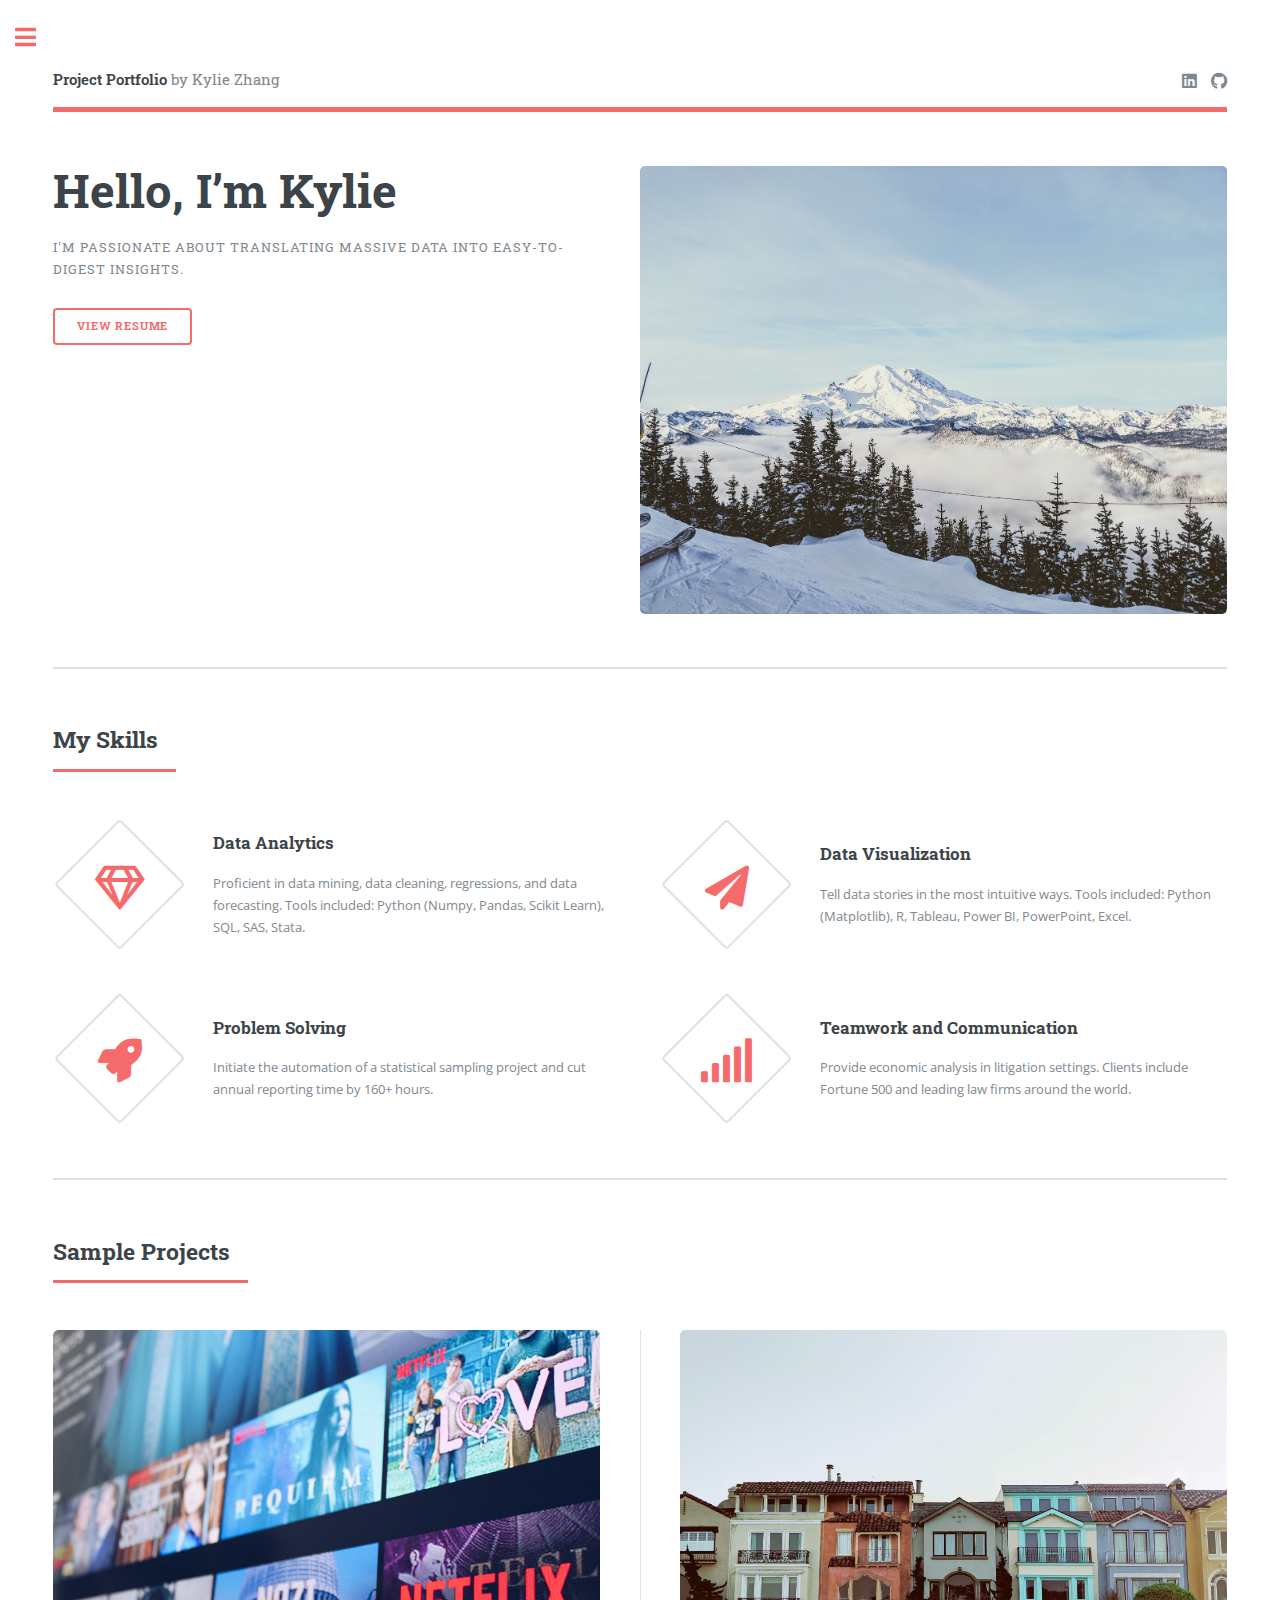
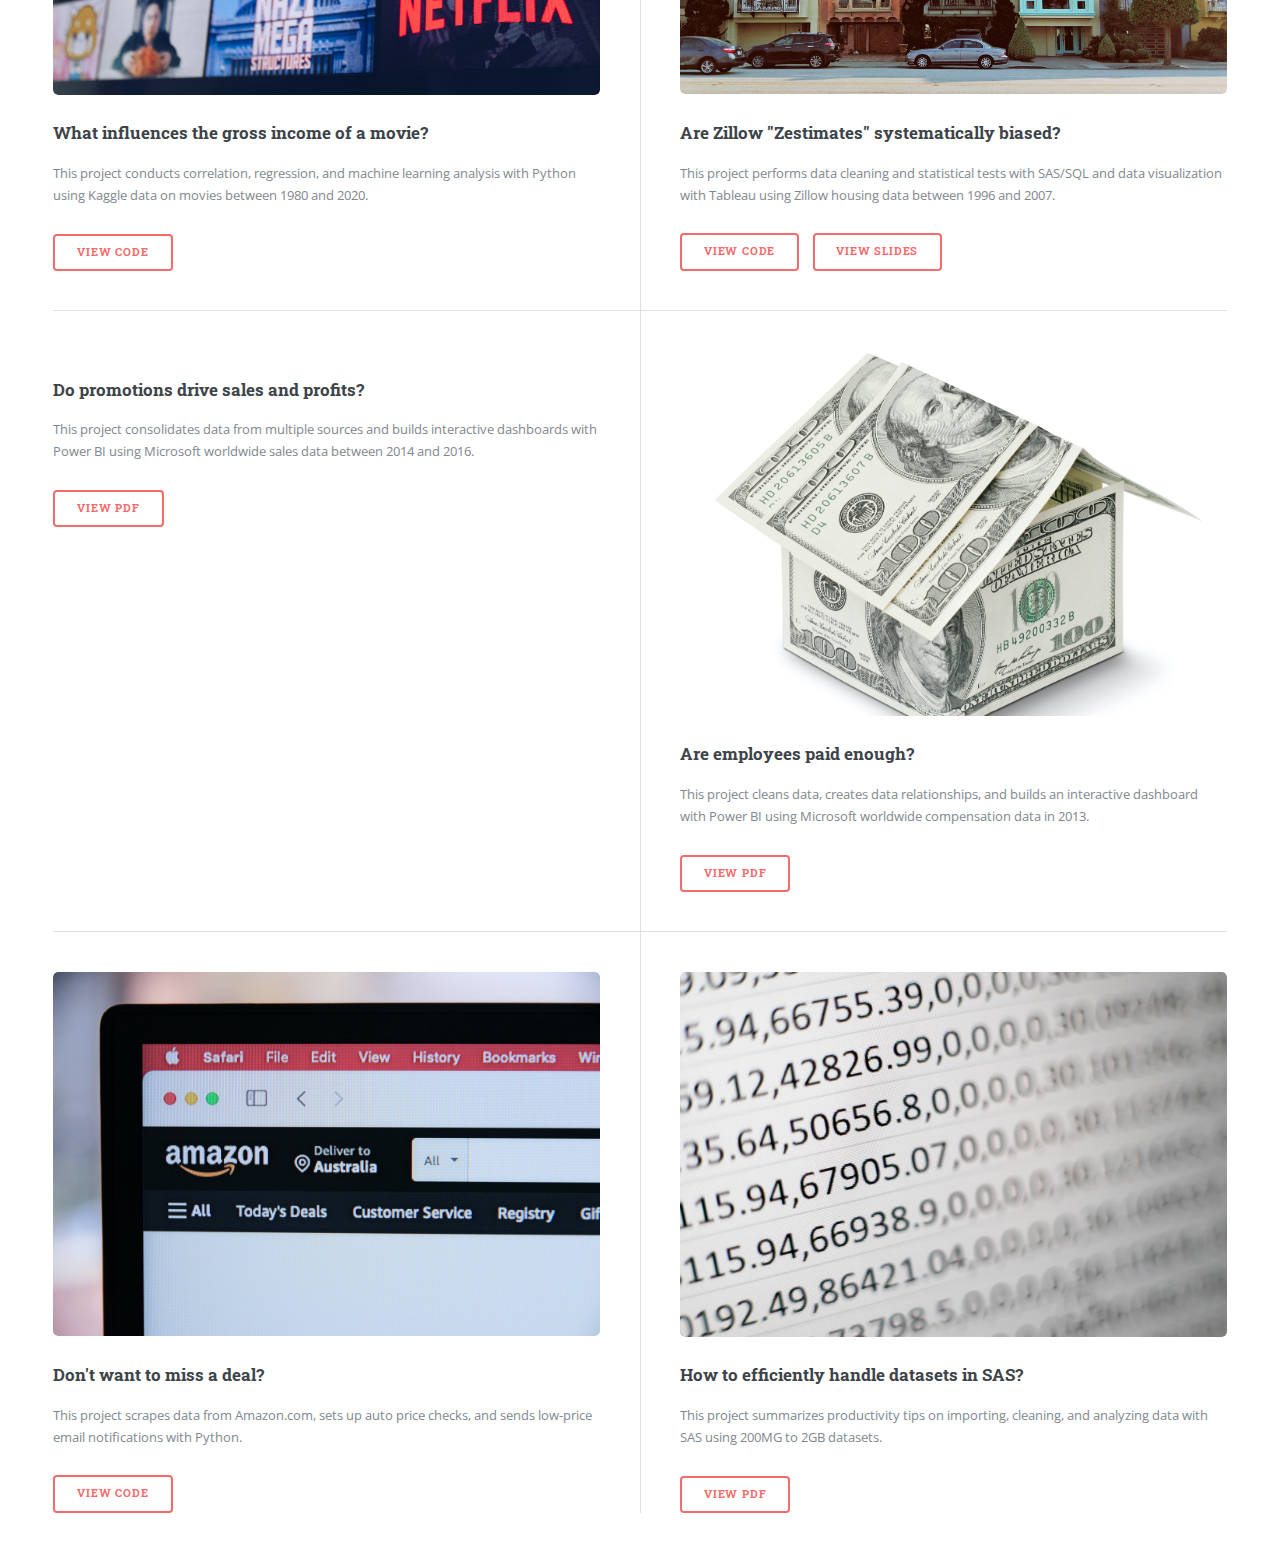
==== index.html @ 0d18a1c3 "Add files via upload" ====
<!DOCTYPE HTML>
<!--
	Editorial by HTML5 UP
	html5up.net | @ajlkn
	Free for personal and commercial use under the CCA 3.0 license (html5up.net/license)
-->
<html>
	<head>
		<title>Kylie Zhang</title>
		<meta charset="utf-8" />
		<meta name="viewport" content="width=device-width, initial-scale=1, user-scalable=no" />
		<link rel="stylesheet" href="assets/css/main.css" />
	</head>
	<body class="is-preload">

		<!-- Wrapper -->
			<div id="wrapper">

				<!-- Main -->
					<div id="main">
						<div class="inner">

							<!-- Header -->
								<header id="header">
									<a href="index.html" class="logo"><strong>Project Portfolio</strong> by Kylie Zhang</a>
									<ul class="icons">
										<li><a href="https://www.linkedin.com/in/kylie-tianyi-zhang/" class="icon brands fa-linkedin"><span class="label">Linkedin</span></span></a></i>
										<li><a href="https://github.com/KylieKind?tab=projects" class="icon brands fa-github"><span class="label">GitHub</span></span></a></i>
										<!-- <li><a href="#" class="icon brands fa-twitter"><span class="label">Twitter</span></a></li>
										<li><a href="#" class="icon brands fa-facebook-f"><span class="label">Facebook</span></a></li>
										<li><a href="#" class="icon brands fa-snapchat-ghost"><span class="label">Snapchat</span></a></li>
										<li><a href="#" class="icon brands fa-instagram"><span class="label">Instagram</span></a></li>
										<li><a href="#" class="icon brands fa-medium-m"><span class="label">Medium</span></a></li> -->
									</ul>
								</header>

							<!-- Banner -->
								<section id="banner">
									<div class="content">
										<header>
											<h1>Hello, I’m Kylie<br />
											</h1>
											<p>I'm passionate about translating massive data into easy-to-digest insights. 
												<!-- Data Analyst well versed in SAS, SQL, Stata, Python, R, Tableau, Power BI, Excel VBA </p> -->
										</header>
										<!-- <p></p> -->
										<ul class="actions">
											<li><a href="/files/KZHANG - Resume PDF version.pdf" class="button big">View Resume</a></li>
										</ul>
									</div>
									<span class="image object">
										<img src="images/PXL_20220205_170922973_2.jpg" alt="" />
									</span>
								</section>

							<!-- Section -->
								<section>
									<header class="major">
										<h2 id="skills">My Skills</h2>
									</header>
									<div class="features">
										<article>
											<span class="icon fa-gem"></span>
											<div class="content">
												<h3>Data Analytics</h3>
												<p>Proficient in data mining, data cleaning, regressions, and data forecasting. Tools included: Python (Numpy, Pandas, Scikit Learn), SQL, SAS, Stata. </p>
											</div>
										</article>
										<article>
											<span class="icon solid fa-paper-plane"></span>
											<div class="content">
												<h3>Data Visualization</h3>
												<p>Tell data stories in the most intuitive ways. Tools included: Python (Matplotlib), R, Tableau, Power BI, PowerPoint, Excel.</p>
											</div>
										</article>
										<article>
											<span class="icon solid fa-rocket"></span>
											<div class="content">
												<h3>Problem Solving</h3>
												<p>Initiate the automation of a statistical sampling project and cut annual reporting time by 160+ hours.</p>
											</div>
										</article>
										<article>
											<span class="icon solid fa-signal"></span>
											<div class="content">
												<h3>Teamwork and Communication</h3>
												<p>Provide economic analysis in litigation settings. Clients include Fortune 500 and leading law firms around the world.</p>
											</div>
										</article>
									</div>
								</section>

							<!-- Section -->
								<section>
									<header class="major">
										<h2 id="proj">Sample Projects</h2>
									</header>
									<div class="posts">
										<article>
											<a id="proj 1" href="#" class="image"><img src="images/41826734792_980babfea8_b.jpg" alt="" /></a>
											<h3>What influences the gross income of a movie?</h3>
											<p>This project conducts correlation, regression, and machine learning analysis with Python using Kaggle data on movies between 1980 and 2020.</p>
											<ul class="actions">
												<li><a href="https://github.com/KylieKind/Sample-Projects/blob/main/Movie%20Project%20-%20Correlation%2C%20Plots%20and%20Regression.ipynb" class="button">View Code</a></li>
											</ul>
										</article>
										<article>
											<a id="proj 2" href="#" class="image"><img src="images/liz-sanchez-vegas-QeHfIIkKiKo-unsplash.jpg" alt="" /></a>
											<h3>Are Zillow "Zestimates" systematically biased?</h3>
											<p>This project performs data cleaning and statistical tests with SAS/SQL and data visualization with Tableau using Zillow housing data between 1996 and 2007.</p>
											<ul class="actions">
												<li><a href="https://github.com/KylieKind/Sample-Projects/blob/main/Housing%20Project%20-%20SAS%20and%20SQL.sas" class="button">View Code</a></li>
												<li><a href="https://github.com/KylieKind/Sample-Projects/blob/main/Housing%20Project%20-%20Tableau%20Excel%20PPT.pdf" class="button">View Slides</a></li>
											</ul>
										</article>
										<article>
											<a id="proj 3" href="#" class="image"><img src="images/eduardo-soares-RTPrTSooj0c-unsplash.jpg" alt="" /></a>
											<h3>Do promotions drive sales and profits?</h3>
											<p>This project consolidates data from multiple sources and builds interactive dashboards with Power BI using Microsoft worldwide sales data between 2014 and 2016.</p>
											<ul class="actions">
												<li><a href="https://github.com/KylieKind/Sample-Projects/blob/main/Promo%20Analysis%20-%20Power%20BI.pdf" class="button">View PDF</a></li>
											</ul>
										</article>
										<article>
											<a id="proj 4" href="#" class="image"><img src="images/kostiantyn-li-1sCXwVoqKAw-unsplash.jpg" alt="" /></a>
											<h3>Are employees paid enough? </h3>
											<p>This project cleans data, creates data relationships, and builds an interactive dashboard with Power BI using Microsoft worldwide compensation data in 2013.</p>
											<ul class="actions">
												<li><a href="https://github.com/KylieKind/Sample-Projects/blob/main/Wage%20Analysis%20-%20Power%20BI.pdf" class="button">View PDF</a></li>
											</ul>
										</article>
										<article>
											<a id="proj 5" href="#" class="image"><img src="images/marques-thomas-querysprout-com-oNPfZozvh-w-unsplash.jpg" alt="" /></a>
											<h3>Don't want to miss a deal? </h3>
											<p>This project scrapes data from Amazon.com, sets up auto price checks, and sends low-price email notifications with Python.</p>
											<ul class="actions">
												<li><a href="https://github.com/KylieKind/Sample-Projects/blob/main/Web%20Scraper%20Project%20-%20Python.ipynb" class="button">View Code</a></li>
											</ul>
										</article>
										<article>
											<a id="proj 6" href="#" class="image"><img src="images/mika-baumeister-Wpnoqo2plFA-unsplash.jpg" alt="" /></a>
											<h3>How to efficiently handle datasets in SAS?</h3>
											<p>This project summarizes productivity tips on importing, cleaning, and analyzing data with SAS using 200MG to 2GB datasets.</p>
											<ul class="actions">
												<li><a href="https://github.com/KylieKind/Sample-Projects/blob/main/Productivity%20Project%20-%20SAS.pdf" class="button">View PDF</a></li>
											</ul>
										</article>
									</div>
								</section>

						</div>
					</div>

				<!-- Sidebar -->
					<div id="sidebar">
						<div class="inner">

							<!-- Search -->
								<!-- <section id="search" class="alt">
									<form method="post" action="#">
										<input type="text" name="query" id="query" placeholder="Search" />
									</form>
								</section> -->

							<!-- Menu -->
								<nav id="menu">
									<header class="major">
										<h2>Menu</h2>
									</header>
									<ul>
										<li><a href="#skills">My Skills</a></li>
										<!-- <li><a href="generic.html">Generic</a></li> -->
										<!-- <li><a href="elements.html">Elements</a></li> -->
										<li>
											<span href="#proj" class="opener">Sample Projects</span>
											<ul>
												<li><a href="#proj 1">What influences the gross of a movie?</a></li>
												<li><a href="#proj 2">Are Zillow "Zestimates" biased?</a></li>
												<li><a href="#proj 3">Do promotions drive sales?</a></li>
												<li><a href="#proj 4">Are employees paid enough?</a></li>
												<li><a href="#proj 5">Don't want to miss a deal?</a></li>
												<li><a href="#proj 6">How to efficiently handle data in SAS?</a></li>
											</ul>
										</li>
										<!-- <li><a href="#">Etiam Dolore</a></li>
										<li><a href="#">Adipiscing</a></li>
										<li>
											<span class="opener">Another Submenu</span>
											<ul>
												<li><a href="#">Lorem Dolor</a></li>
												<li><a href="#">Ipsum Adipiscing</a></li>
												<li><a href="#">Tempus Magna</a></li>
												<li><a href="#">Feugiat Veroeros</a></li>
											</ul>
										</li>
										<li><a href="#">Maximus Erat</a></li>
										<li><a href="#">Sapien Mauris</a></li>
										<li><a href="#">Amet Lacinia</a></li> -->
									</ul>
								</nav>

							<!-- Section -->
								<!-- <section>
									<header class="major">
										<h2>Ante interdum</h2>
									</header>
									<div class="mini-posts">
										<article>
											<a href="#" class="image"><img src="images/pic07.jpg" alt="" /></a>
											<p>Aenean ornare velit lacus, ac varius enim lorem ullamcorper dolore aliquam.</p>
										</article>
										<article>
											<a href="#" class="image"><img src="images/pic08.jpg" alt="" /></a>
											<p>Aenean ornare velit lacus, ac varius enim lorem ullamcorper dolore aliquam.</p>
										</article>
										<article>
											<a href="#" class="image"><img src="images/pic09.jpg" alt="" /></a>
											<p>Aenean ornare velit lacus, ac varius enim lorem ullamcorper dolore aliquam.</p>
										</article>
									</div>
									<ul class="actions">
										<li><a href="#" class="button">More</a></li>
									</ul>
								</section> -->

							<!-- Section -->
								<section>
									<header class="major">
										<h2>Get in touch</h2>
									</header>
									<!-- <p>== one paragraph of intro ==</p> -->
									<ul class="contact">
										<!-- <li class="icon solid fa-envelope"><a href="#">kylie.zty@gmail.com</a></li> -->
										<li class="icon solid fa-envelope">kylie.zty@gmail.com</a></li>
										<li class="icon solid fa-phone">(312) 818-9361</li>
										<!-- <li class="icon solid fa-home">1428 14th Pl NE<br /> -->
										<!-- Issaquah WA, 98029</li> -->
									</ul>
								</section>

							<!-- Footer -->
								<footer id="footer">
									<p class="copyright">&copy; Untitled. All rights reserved. Demo Images: <a href="https://unsplash.com">Unsplash</a>. Design: <a href="https://html5up.net">HTML5 UP</a>.</p>
								</footer>

						</div>
					</div>

			</div>

		<!-- Scripts -->
			<script src="assets/js/jquery.min.js"></script>
			<script src="assets/js/browser.min.js"></script>
			<script src="assets/js/breakpoints.min.js"></script>
			<script src="assets/js/util.js"></script>
			<script src="assets/js/main.js"></script>

	</body>
</html>
---- assets/css/main.css ----
@import url(fontawesome-all.min.css);
@import url("https://fonts.googleapis.com/css?family=Open+Sans:400,600,400italic,600italic|Roboto+Slab:400,700");
/*
	Editorial by HTML5 UP
	html5up.net | @ajlkn
	Free for personal and commercial use under the CCA 3.0 license (html5up.net/license)
*/
html, body, div, span, applet, object,
iframe, h1, h2, h3, h4, h5, h6, p, blockquote,
pre, a, abbr, acronym, address, big, cite,
code, del, dfn, em, img, ins, kbd, q, s, samp,
small, strike, strong, sub, sup, tt, var, b,
u, i, center, dl, dt, dd, ol, ul, li, fieldset,
form, label, legend, table, caption, tbody,
tfoot, thead, tr, th, td, article, aside,
canvas, details, embed, figure, figcaption,
footer, header, hgroup, menu, nav, output, ruby,
section, summary, time, mark, audio, video {
  margin: 0;
  padding: 0;
  border: 0;
  font-size: 100%;
  font: inherit;
  vertical-align: baseline; }

article, aside, details, figcaption, figure,
footer, header, hgroup, menu, nav, section {
  display: block; }

body {
  line-height: 1; }

ol, ul {
  list-style: none; }

blockquote, q {
  quotes: none; }
  blockquote:before, blockquote:after, q:before, q:after {
    content: '';
    content: none; }

table {
  border-collapse: collapse;
  border-spacing: 0; }

body {
  -webkit-text-size-adjust: none; }

mark {
  background-color: transparent;
  color: inherit; }

input::-moz-focus-inner {
  border: 0;
  padding: 0; }

input, select, textarea {
  -moz-appearance: none;
  -webkit-appearance: none;
  -ms-appearance: none;
  appearance: none; }

/* Basic */
@-ms-viewport {
  width: device-width; }

body {
  -ms-overflow-style: scrollbar; }

@media screen and (max-width: 480px) {
  html, body {
    min-width: 320px; } }

html {
  box-sizing: border-box; }

*, *:before, *:after {
  box-sizing: inherit; }

body {
  background: #ffffff; }
  body.is-preload *, body.is-preload *:before, body.is-preload *:after, body.is-resizing *, body.is-resizing *:before, body.is-resizing *:after {
    -moz-animation: none !important;
    -webkit-animation: none !important;
    -ms-animation: none !important;
    animation: none !important;
    -moz-transition: none !important;
    -webkit-transition: none !important;
    -ms-transition: none !important;
    transition: none !important; }

/* Type */
body, input, select, textarea {
  color: #7f888f;
  font-family: "Open Sans", sans-serif;
  font-size: 13pt;
  font-weight: 400;
  line-height: 1.65; }
  @media screen and (max-width: 1680px) {
    body, input, select, textarea {
      font-size: 11pt; } }
  @media screen and (max-width: 1280px) {
    body, input, select, textarea {
      font-size: 10pt; } }
  @media screen and (max-width: 360px) {
    body, input, select, textarea {
      font-size: 9pt; } }

a {
  -moz-transition: color 0.2s ease-in-out, border-bottom-color 0.2s ease-in-out;
  -webkit-transition: color 0.2s ease-in-out, border-bottom-color 0.2s ease-in-out;
  -ms-transition: color 0.2s ease-in-out, border-bottom-color 0.2s ease-in-out;
  transition: color 0.2s ease-in-out, border-bottom-color 0.2s ease-in-out;
  border-bottom: dotted 1px;
  color: #f56a6a;
  text-decoration: none; }
  a:hover {
    border-bottom-color: #f56a6a;
    color: #f56a6a !important; }
    a:hover strong {
      color: inherit; }

strong, b {
  color: #3d4449;
  font-weight: 600; }

em, i {
  font-style: italic; }

p {
  margin: 0 0 2em 0; }

h1, h2, h3, h4, h5, h6 {
  color: #3d4449;
  font-family: "Roboto Slab", serif;
  font-weight: 700;
  line-height: 1.5;
  margin: 0 0 1em 0; }
  h1 a, h2 a, h3 a, h4 a, h5 a, h6 a {
    color: inherit;
    text-decoration: none;
    border-bottom: 0; }

h1 {
  font-size: 4em;
  margin: 0 0 0.5em 0;
  line-height: 1.3; }

h2 {
  font-size: 1.75em; }

h3 {
  font-size: 1.25em; }

h4 {
  font-size: 1.1em; }

h5 {
  font-size: 0.9em; }

h6 {
  font-size: 0.7em; }

@media screen and (max-width: 1680px) {
  h1 {
    font-size: 3.5em; } }

@media screen and (max-width: 980px) {
  h1 {
    font-size: 3.25em; } }

@media screen and (max-width: 736px) {
  h1 {
    font-size: 2em;
    line-height: 1.4; }
  h2 {
    font-size: 1.5em; } }

sub {
  font-size: 0.8em;
  position: relative;
  top: 0.5em; }

sup {
  font-size: 0.8em;
  position: relative;
  top: -0.5em; }

blockquote {
  border-left: solid 3px rgba(210, 215, 217, 0.75);
  font-style: italic;
  margin: 0 0 2em 0;
  padding: 0.5em 0 0.5em 2em; }

code {
  background: rgba(230, 235, 237, 0.25);
  border-radius: 0.375em;
  border: solid 1px rgba(210, 215, 217, 0.75);
  font-family: "Courier New", monospace;
  font-size: 0.9em;
  margin: 0 0.25em;
  padding: 0.25em 0.65em; }

pre {
  -webkit-overflow-scrolling: touch;
  font-family: "Courier New", monospace;
  font-size: 0.9em;
  margin: 0 0 2em 0; }
  pre code {
    display: block;
    line-height: 1.75;
    padding: 1em 1.5em;
    overflow-x: auto; }

hr {
  border: 0;
  border-bottom: solid 1px rgba(210, 215, 217, 0.75);
  margin: 2em 0; }
  hr.major {
    margin: 3em 0; }

.align-left {
  text-align: left; }

.align-center {
  text-align: center; }

.align-right {
  text-align: right; }

/* Row */
.row {
  display: flex;
  flex-wrap: wrap;
  box-sizing: border-box;
  align-items: stretch; }
  .row > * {
    box-sizing: border-box; }
  .row.gtr-uniform > * > :last-child {
    margin-bottom: 0; }
  .row.aln-left {
    justify-content: flex-start; }
  .row.aln-center {
    justify-content: center; }
  .row.aln-right {
    justify-content: flex-end; }
  .row.aln-top {
    align-items: flex-start; }
  .row.aln-middle {
    align-items: center; }
  .row.aln-bottom {
    align-items: flex-end; }
  .row > .imp {
    order: -1; }
  .row > .col-1 {
    width: 8.33333%; }
  .row > .off-1 {
    margin-left: 8.33333%; }
  .row > .col-2 {
    width: 16.66667%; }
  .row > .off-2 {
    margin-left: 16.66667%; }
  .row > .col-3 {
    width: 25%; }
  .row > .off-3 {
    margin-left: 25%; }
  .row > .col-4 {
    width: 33.33333%; }
  .row > .off-4 {
    margin-left: 33.33333%; }
  .row > .col-5 {
    width: 41.66667%; }
  .row > .off-5 {
    margin-left: 41.66667%; }
  .row > .col-6 {
    width: 50%; }
  .row > .off-6 {
    margin-left: 50%; }
  .row > .col-7 {
    width: 58.33333%; }
  .row > .off-7 {
    margin-left: 58.33333%; }
  .row > .col-8 {
    width: 66.66667%; }
  .row > .off-8 {
    margin-left: 66.66667%; }
  .row > .col-9 {
    width: 75%; }
  .row > .off-9 {
    margin-left: 75%; }
  .row > .col-10 {
    width: 83.33333%; }
  .row > .off-10 {
    margin-left: 83.33333%; }
  .row > .col-11 {
    width: 91.66667%; }
  .row > .off-11 {
    margin-left: 91.66667%; }
  .row > .col-12 {
    width: 100%; }
  .row > .off-12 {
    margin-left: 100%; }
  .row.gtr-0 {
    margin-top: 0;
    margin-left: 0em; }
    .row.gtr-0 > * {
      padding: 0 0 0 0em; }
    .row.gtr-0.gtr-uniform {
      margin-top: 0em; }
      .row.gtr-0.gtr-uniform > * {
        padding-top: 0em; }
  .row.gtr-25 {
    margin-top: 0;
    margin-left: -0.375em; }
    .row.gtr-25 > * {
      padding: 0 0 0 0.375em; }
    .row.gtr-25.gtr-uniform {
      margin-top: -0.375em; }
      .row.gtr-25.gtr-uniform > * {
        padding-top: 0.375em; }
  .row.gtr-50 {
    margin-top: 0;
    margin-left: -0.75em; }
    .row.gtr-50 > * {
      padding: 0 0 0 0.75em; }
    .row.gtr-50.gtr-uniform {
      margin-top: -0.75em; }
      .row.gtr-50.gtr-uniform > * {
        padding-top: 0.75em; }
  .row {
    margin-top: 0;
    margin-left: -1.5em; }
    .row > * {
      padding: 0 0 0 1.5em; }
    .row.gtr-uniform {
      margin-top: -1.5em; }
      .row.gtr-uniform > * {
        padding-top: 1.5em; }
  .row.gtr-150 {
    margin-top: 0;
    margin-left: -2.25em; }
    .row.gtr-150 > * {
      padding: 0 0 0 2.25em; }
    .row.gtr-150.gtr-uniform {
      margin-top: -2.25em; }
      .row.gtr-150.gtr-uniform > * {
        padding-top: 2.25em; }
  .row.gtr-200 {
    margin-top: 0;
    margin-left: -3em; }
    .row.gtr-200 > * {
      padding: 0 0 0 3em; }
    .row.gtr-200.gtr-uniform {
      margin-top: -3em; }
      .row.gtr-200.gtr-uniform > * {
        padding-top: 3em; }
  @media screen and (max-width: 1680px) {
    .row {
      display: flex;
      flex-wrap: wrap;
      box-sizing: border-box;
      align-items: stretch; }
      .row > * {
        box-sizing: border-box; }
      .row.gtr-uniform > * > :last-child {
        margin-bottom: 0; }
      .row.aln-left {
        justify-content: flex-start; }
      .row.aln-center {
        justify-content: center; }
      .row.aln-right {
        justify-content: flex-end; }
      .row.aln-top {
        align-items: flex-start; }
      .row.aln-middle {
        align-items: center; }
      .row.aln-bottom {
        align-items: flex-end; }
      .row > .imp-xlarge {
        order: -1; }
      .row > .col-1-xlarge {
        width: 8.33333%; }
      .row > .off-1-xlarge {
        margin-left: 8.33333%; }
      .row > .col-2-xlarge {
        width: 16.66667%; }
      .row > .off-2-xlarge {
        margin-left: 16.66667%; }
      .row > .col-3-xlarge {
        width: 25%; }
      .row > .off-3-xlarge {
        margin-left: 25%; }
      .row > .col-4-xlarge {
        width: 33.33333%; }
      .row > .off-4-xlarge {
        margin-left: 33.33333%; }
      .row > .col-5-xlarge {
        width: 41.66667%; }
      .row > .off-5-xlarge {
        margin-left: 41.66667%; }
      .row > .col-6-xlarge {
        width: 50%; }
      .row > .off-6-xlarge {
        margin-left: 50%; }
      .row > .col-7-xlarge {
        width: 58.33333%; }
      .row > .off-7-xlarge {
        margin-left: 58.33333%; }
      .row > .col-8-xlarge {
        width: 66.66667%; }
      .row > .off-8-xlarge {
        margin-left: 66.66667%; }
      .row > .col-9-xlarge {
        width: 75%; }
      .row > .off-9-xlarge {
        margin-left: 75%; }
      .row > .col-10-xlarge {
        width: 83.33333%; }
      .row > .off-10-xlarge {
        margin-left: 83.33333%; }
      .row > .col-11-xlarge {
        width: 91.66667%; }
      .row > .off-11-xlarge {
        margin-left: 91.66667%; }
      .row > .col-12-xlarge {
        width: 100%; }
      .row > .off-12-xlarge {
        margin-left: 100%; }
      .row.gtr-0 {
        margin-top: 0;
        margin-left: 0em; }
        .row.gtr-0 > * {
          padding: 0 0 0 0em; }
        .row.gtr-0.gtr-uniform {
          margin-top: 0em; }
          .row.gtr-0.gtr-uniform > * {
            padding-top: 0em; }
      .row.gtr-25 {
        margin-top: 0;
        margin-left: -0.375em; }
        .row.gtr-25 > * {
          padding: 0 0 0 0.375em; }
        .row.gtr-25.gtr-uniform {
          margin-top: -0.375em; }
          .row.gtr-25.gtr-uniform > * {
            padding-top: 0.375em; }
      .row.gtr-50 {
        margin-top: 0;
        margin-left: -0.75em; }
        .row.gtr-50 > * {
          padding: 0 0 0 0.75em; }
        .row.gtr-50.gtr-uniform {
          margin-top: -0.75em; }
          .row.gtr-50.gtr-uniform > * {
            padding-top: 0.75em; }
      .row {
        margin-top: 0;
        margin-left: -1.5em; }
        .row > * {
          padding: 0 0 0 1.5em; }
        .row.gtr-uniform {
          margin-top: -1.5em; }
          .row.gtr-uniform > * {
            padding-top: 1.5em; }
      .row.gtr-150 {
        margin-top: 0;
        margin-left: -2.25em; }
        .row.gtr-150 > * {
          padding: 0 0 0 2.25em; }
        .row.gtr-150.gtr-uniform {
          margin-top: -2.25em; }
          .row.gtr-150.gtr-uniform > * {
            padding-top: 2.25em; }
      .row.gtr-200 {
        margin-top: 0;
        margin-left: -3em; }
        .row.gtr-200 > * {
          padding: 0 0 0 3em; }
        .row.gtr-200.gtr-uniform {
          margin-top: -3em; }
          .row.gtr-200.gtr-uniform > * {
            padding-top: 3em; } }
  @media screen and (max-width: 1280px) {
    .row {
      display: flex;
      flex-wrap: wrap;
      box-sizing: border-box;
      align-items: stretch; }
      .row > * {
        box-sizing: border-box; }
      .row.gtr-uniform > * > :last-child {
        margin-bottom: 0; }
      .row.aln-left {
        justify-content: flex-start; }
      .row.aln-center {
        justify-content: center; }
      .row.aln-right {
        justify-content: flex-end; }
      .row.aln-top {
        align-items: flex-start; }
      .row.aln-middle {
        align-items: center; }
      .row.aln-bottom {
        align-items: flex-end; }
      .row > .imp-large {
        order: -1; }
      .row > .col-1-large {
        width: 8.33333%; }
      .row > .off-1-large {
        margin-left: 8.33333%; }
      .row > .col-2-large {
        width: 16.66667%; }
      .row > .off-2-large {
        margin-left: 16.66667%; }
      .row > .col-3-large {
        width: 25%; }
      .row > .off-3-large {
        margin-left: 25%; }
      .row > .col-4-large {
        width: 33.33333%; }
      .row > .off-4-large {
        margin-left: 33.33333%; }
      .row > .col-5-large {
        width: 41.66667%; }
      .row > .off-5-large {
        margin-left: 41.66667%; }
      .row > .col-6-large {
        width: 50%; }
      .row > .off-6-large {
        margin-left: 50%; }
      .row > .col-7-large {
        width: 58.33333%; }
      .row > .off-7-large {
        margin-left: 58.33333%; }
      .row > .col-8-large {
        width: 66.66667%; }
      .row > .off-8-large {
        margin-left: 66.66667%; }
      .row > .col-9-large {
        width: 75%; }
      .row > .off-9-large {
        margin-left: 75%; }
      .row > .col-10-large {
        width: 83.33333%; }
      .row > .off-10-large {
        margin-left: 83.33333%; }
      .row > .col-11-large {
        width: 91.66667%; }
      .row > .off-11-large {
        margin-left: 91.66667%; }
      .row > .col-12-large {
        width: 100%; }
      .row > .off-12-large {
        margin-left: 100%; }
      .row.gtr-0 {
        margin-top: 0;
        margin-left: 0em; }
        .row.gtr-0 > * {
          padding: 0 0 0 0em; }
        .row.gtr-0.gtr-uniform {
          margin-top: 0em; }
          .row.gtr-0.gtr-uniform > * {
            padding-top: 0em; }
      .row.gtr-25 {
        margin-top: 0;
        margin-left: -0.375em; }
        .row.gtr-25 > * {
          padding: 0 0 0 0.375em; }
        .row.gtr-25.gtr-uniform {
          margin-top: -0.375em; }
          .row.gtr-25.gtr-uniform > * {
            padding-top: 0.375em; }
      .row.gtr-50 {
        margin-top: 0;
        margin-left: -0.75em; }
        .row.gtr-50 > * {
          padding: 0 0 0 0.75em; }
        .row.gtr-50.gtr-uniform {
          margin-top: -0.75em; }
          .row.gtr-50.gtr-uniform > * {
            padding-top: 0.75em; }
      .row {
        margin-top: 0;
        margin-left: -1.5em; }
        .row > * {
          padding: 0 0 0 1.5em; }
        .row.gtr-uniform {
          margin-top: -1.5em; }
          .row.gtr-uniform > * {
            padding-top: 1.5em; }
      .row.gtr-150 {
        margin-top: 0;
        margin-left: -2.25em; }
        .row.gtr-150 > * {
          padding: 0 0 0 2.25em; }
        .row.gtr-150.gtr-uniform {
          margin-top: -2.25em; }
          .row.gtr-150.gtr-uniform > * {
            padding-top: 2.25em; }
      .row.gtr-200 {
        margin-top: 0;
        margin-left: -3em; }
        .row.gtr-200 > * {
          padding: 0 0 0 3em; }
        .row.gtr-200.gtr-uniform {
          margin-top: -3em; }
          .row.gtr-200.gtr-uniform > * {
            padding-top: 3em; } }
  @media screen and (max-width: 980px) {
    .row {
      display: flex;
      flex-wrap: wrap;
      box-sizing: border-box;
      align-items: stretch; }
      .row > * {
        box-sizing: border-box; }
      .row.gtr-uniform > * > :last-child {
        margin-bottom: 0; }
      .row.aln-left {
        justify-content: flex-start; }
      .row.aln-center {
        justify-content: center; }
      .row.aln-right {
        justify-content: flex-end; }
      .row.aln-top {
        align-items: flex-start; }
      .row.aln-middle {
        align-items: center; }
      .row.aln-bottom {
        align-items: flex-end; }
      .row > .imp-medium {
        order: -1; }
      .row > .col-1-medium {
        width: 8.33333%; }
      .row > .off-1-medium {
        margin-left: 8.33333%; }
      .row > .col-2-medium {
        width: 16.66667%; }
      .row > .off-2-medium {
        margin-left: 16.66667%; }
      .row > .col-3-medium {
        width: 25%; }
      .row > .off-3-medium {
        margin-left: 25%; }
      .row > .col-4-medium {
        width: 33.33333%; }
      .row > .off-4-medium {
        margin-left: 33.33333%; }
      .row > .col-5-medium {
        width: 41.66667%; }
      .row > .off-5-medium {
        margin-left: 41.66667%; }
      .row > .col-6-medium {
        width: 50%; }
      .row > .off-6-medium {
        margin-left: 50%; }
      .row > .col-7-medium {
        width: 58.33333%; }
      .row > .off-7-medium {
        margin-left: 58.33333%; }
      .row > .col-8-medium {
        width: 66.66667%; }
      .row > .off-8-medium {
        margin-left: 66.66667%; }
      .row > .col-9-medium {
        width: 75%; }
      .row > .off-9-medium {
        margin-left: 75%; }
      .row > .col-10-medium {
        width: 83.33333%; }
      .row > .off-10-medium {
        margin-left: 83.33333%; }
      .row > .col-11-medium {
        width: 91.66667%; }
      .row > .off-11-medium {
        margin-left: 91.66667%; }
      .row > .col-12-medium {
        width: 100%; }
      .row > .off-12-medium {
        margin-left: 100%; }
      .row.gtr-0 {
        margin-top: 0;
        margin-left: 0em; }
        .row.gtr-0 > * {
          padding: 0 0 0 0em; }
        .row.gtr-0.gtr-uniform {
          margin-top: 0em; }
          .row.gtr-0.gtr-uniform > * {
            padding-top: 0em; }
      .row.gtr-25 {
        margin-top: 0;
        margin-left: -0.375em; }
        .row.gtr-25 > * {
          padding: 0 0 0 0.375em; }
        .row.gtr-25.gtr-uniform {
          margin-top: -0.375em; }
          .row.gtr-25.gtr-uniform > * {
            padding-top: 0.375em; }
      .row.gtr-50 {
        margin-top: 0;
        margin-left: -0.75em; }
        .row.gtr-50 > * {
          padding: 0 0 0 0.75em; }
        .row.gtr-50.gtr-uniform {
          margin-top: -0.75em; }
          .row.gtr-50.gtr-uniform > * {
            padding-top: 0.75em; }
      .row {
        margin-top: 0;
        margin-left: -1.5em; }
        .row > * {
          padding: 0 0 0 1.5em; }
        .row.gtr-uniform {
          margin-top: -1.5em; }
          .row.gtr-uniform > * {
            padding-top: 1.5em; }
      .row.gtr-150 {
        margin-top: 0;
        margin-left: -2.25em; }
        .row.gtr-150 > * {
          padding: 0 0 0 2.25em; }
        .row.gtr-150.gtr-uniform {
          margin-top: -2.25em; }
          .row.gtr-150.gtr-uniform > * {
            padding-top: 2.25em; }
      .row.gtr-200 {
        margin-top: 0;
        margin-left: -3em; }
        .row.gtr-200 > * {
          padding: 0 0 0 3em; }
        .row.gtr-200.gtr-uniform {
          margin-top: -3em; }
          .row.gtr-200.gtr-uniform > * {
            padding-top: 3em; } }
  @media screen and (max-width: 736px) {
    .row {
      display: flex;
      flex-wrap: wrap;
      box-sizing: border-box;
      align-items: stretch; }
      .row > * {
        box-sizing: border-box; }
      .row.gtr-uniform > * > :last-child {
        margin-bottom: 0; }
      .row.aln-left {
        justify-content: flex-start; }
      .row.aln-center {
        justify-content: center; }
      .row.aln-right {
        justify-content: flex-end; }
      .row.aln-top {
        align-items: flex-start; }
      .row.aln-middle {
        align-items: center; }
      .row.aln-bottom {
        align-items: flex-end; }
      .row > .imp-small {
        order: -1; }
      .row > .col-1-small {
        width: 8.33333%; }
      .row > .off-1-small {
        margin-left: 8.33333%; }
      .row > .col-2-small {
        width: 16.66667%; }
      .row > .off-2-small {
        margin-left: 16.66667%; }
      .row > .col-3-small {
        width: 25%; }
      .row > .off-3-small {
        margin-left: 25%; }
      .row > .col-4-small {
        width: 33.33333%; }
      .row > .off-4-small {
        margin-left: 33.33333%; }
      .row > .col-5-small {
        width: 41.66667%; }
      .row > .off-5-small {
        margin-left: 41.66667%; }
      .row > .col-6-small {
        width: 50%; }
      .row > .off-6-small {
        margin-left: 50%; }
      .row > .col-7-small {
        width: 58.33333%; }
      .row > .off-7-small {
        margin-left: 58.33333%; }
      .row > .col-8-small {
        width: 66.66667%; }
      .row > .off-8-small {
        margin-left: 66.66667%; }
      .row > .col-9-small {
        width: 75%; }
      .row > .off-9-small {
        margin-left: 75%; }
      .row > .col-10-small {
        width: 83.33333%; }
      .row > .off-10-small {
        margin-left: 83.33333%; }
      .row > .col-11-small {
        width: 91.66667%; }
      .row > .off-11-small {
        margin-left: 91.66667%; }
      .row > .col-12-small {
        width: 100%; }
      .row > .off-12-small {
        margin-left: 100%; }
      .row.gtr-0 {
        margin-top: 0;
        margin-left: 0em; }
        .row.gtr-0 > * {
          padding: 0 0 0 0em; }
        .row.gtr-0.gtr-uniform {
          margin-top: 0em; }
          .row.gtr-0.gtr-uniform > * {
            padding-top: 0em; }
      .row.gtr-25 {
        margin-top: 0;
        margin-left: -0.375em; }
        .row.gtr-25 > * {
          padding: 0 0 0 0.375em; }
        .row.gtr-25.gtr-uniform {
          margin-top: -0.375em; }
          .row.gtr-25.gtr-uniform > * {
            padding-top: 0.375em; }
      .row.gtr-50 {
        margin-top: 0;
        margin-left: -0.75em; }
        .row.gtr-50 > * {
          padding: 0 0 0 0.75em; }
        .row.gtr-50.gtr-uniform {
          margin-top: -0.75em; }
          .row.gtr-50.gtr-uniform > * {
            padding-top: 0.75em; }
      .row {
        margin-top: 0;
        margin-left: -1.5em; }
        .row > * {
          padding: 0 0 0 1.5em; }
        .row.gtr-uniform {
          margin-top: -1.5em; }
          .row.gtr-uniform > * {
            padding-top: 1.5em; }
      .row.gtr-150 {
        margin-top: 0;
        margin-left: -2.25em; }
        .row.gtr-150 > * {
          padding: 0 0 0 2.25em; }
        .row.gtr-150.gtr-uniform {
          margin-top: -2.25em; }
          .row.gtr-150.gtr-uniform > * {
            padding-top: 2.25em; }
      .row.gtr-200 {
        margin-top: 0;
        margin-left: -3em; }
        .row.gtr-200 > * {
          padding: 0 0 0 3em; }
        .row.gtr-200.gtr-uniform {
          margin-top: -3em; }
          .row.gtr-200.gtr-uniform > * {
            padding-top: 3em; } }
  @media screen and (max-width: 480px) {
    .row {
      display: flex;
      flex-wrap: wrap;
      box-sizing: border-box;
      align-items: stretch; }
      .row > * {
        box-sizing: border-box; }
      .row.gtr-uniform > * > :last-child {
        margin-bottom: 0; }
      .row.aln-left {
        justify-content: flex-start; }
      .row.aln-center {
        justify-content: center; }
      .row.aln-right {
        justify-content: flex-end; }
      .row.aln-top {
        align-items: flex-start; }
      .row.aln-middle {
        align-items: center; }
      .row.aln-bottom {
        align-items: flex-end; }
      .row > .imp-xsmall {
        order: -1; }
      .row > .col-1-xsmall {
        width: 8.33333%; }
      .row > .off-1-xsmall {
        margin-left: 8.33333%; }
      .row > .col-2-xsmall {
        width: 16.66667%; }
      .row > .off-2-xsmall {
        margin-left: 16.66667%; }
      .row > .col-3-xsmall {
        width: 25%; }
      .row > .off-3-xsmall {
        margin-left: 25%; }
      .row > .col-4-xsmall {
        width: 33.33333%; }
      .row > .off-4-xsmall {
        margin-left: 33.33333%; }
      .row > .col-5-xsmall {
        width: 41.66667%; }
      .row > .off-5-xsmall {
        margin-left: 41.66667%; }
      .row > .col-6-xsmall {
        width: 50%; }
      .row > .off-6-xsmall {
        margin-left: 50%; }
      .row > .col-7-xsmall {
        width: 58.33333%; }
      .row > .off-7-xsmall {
        margin-left: 58.33333%; }
      .row > .col-8-xsmall {
        width: 66.66667%; }
      .row > .off-8-xsmall {
        margin-left: 66.66667%; }
      .row > .col-9-xsmall {
        width: 75%; }
      .row > .off-9-xsmall {
        margin-left: 75%; }
      .row > .col-10-xsmall {
        width: 83.33333%; }
      .row > .off-10-xsmall {
        margin-left: 83.33333%; }
      .row > .col-11-xsmall {
        width: 91.66667%; }
      .row > .off-11-xsmall {
        margin-left: 91.66667%; }
      .row > .col-12-xsmall {
        width: 100%; }
      .row > .off-12-xsmall {
        margin-left: 100%; }
      .row.gtr-0 {
        margin-top: 0;
        margin-left: 0em; }
        .row.gtr-0 > * {
          padding: 0 0 0 0em; }
        .row.gtr-0.gtr-uniform {
          margin-top: 0em; }
          .row.gtr-0.gtr-uniform > * {
            padding-top: 0em; }
      .row.gtr-25 {
        margin-top: 0;
        margin-left: -0.375em; }
        .row.gtr-25 > * {
          padding: 0 0 0 0.375em; }
        .row.gtr-25.gtr-uniform {
          margin-top: -0.375em; }
          .row.gtr-25.gtr-uniform > * {
            padding-top: 0.375em; }
      .row.gtr-50 {
        margin-top: 0;
        margin-left: -0.75em; }
        .row.gtr-50 > * {
          padding: 0 0 0 0.75em; }
        .row.gtr-50.gtr-uniform {
          margin-top: -0.75em; }
          .row.gtr-50.gtr-uniform > * {
            padding-top: 0.75em; }
      .row {
        margin-top: 0;
        margin-left: -1.5em; }
        .row > * {
          padding: 0 0 0 1.5em; }
        .row.gtr-uniform {
          margin-top: -1.5em; }
          .row.gtr-uniform > * {
            padding-top: 1.5em; }
      .row.gtr-150 {
        margin-top: 0;
        margin-left: -2.25em; }
        .row.gtr-150 > * {
          padding: 0 0 0 2.25em; }
        .row.gtr-150.gtr-uniform {
          margin-top: -2.25em; }
          .row.gtr-150.gtr-uniform > * {
            padding-top: 2.25em; }
      .row.gtr-200 {
        margin-top: 0;
        margin-left: -3em; }
        .row.gtr-200 > * {
          padding: 0 0 0 3em; }
        .row.gtr-200.gtr-uniform {
          margin-top: -3em; }
          .row.gtr-200.gtr-uniform > * {
            padding-top: 3em; } }

/* Section/Article */
section.special, article.special {
  text-align: center; }

header p {
  font-family: "Roboto Slab", serif;
  font-size: 1em;
  font-weight: 400;
  letter-spacing: 0.075em;
  margin-top: -0.5em;
  text-transform: uppercase; }

header.major > :last-child {
  border-bottom: solid 3px #f56a6a;
  display: inline-block;
  margin: 0 0 2em 0;
  padding: 0 0.75em 0.5em 0; }

header.main > :last-child {
  margin: 0 0 1em 0; }

/* Form */
form {
  margin: 0 0 2em 0; }

label {
  color: #3d4449;
  display: block;
  font-size: 0.9em;
  font-weight: 600;
  margin: 0 0 1em 0; }

input[type="text"],
input[type="password"],
input[type="email"],
input[type="tel"],
input[type="search"],
input[type="url"],
select,
textarea {
  -moz-appearance: none;
  -webkit-appearance: none;
  -ms-appearance: none;
  appearance: none;
  background: #ffffff;
  border-radius: 0.375em;
  border: none;
  border: solid 1px rgba(210, 215, 217, 0.75);
  color: inherit;
  display: block;
  outline: 0;
  padding: 0 1em;
  text-decoration: none;
  width: 100%; }
  input[type="text"]:invalid,
  input[type="password"]:invalid,
  input[type="email"]:invalid,
  input[type="tel"]:invalid,
  input[type="search"]:invalid,
  input[type="url"]:invalid,
  select:invalid,
  textarea:invalid {
    box-shadow: none; }
  input[type="text"]:focus,
  input[type="password"]:focus,
  input[type="email"]:focus,
  input[type="tel"]:focus,
  input[type="search"]:focus,
  input[type="url"]:focus,
  select:focus,
  textarea:focus {
    border-color: #f56a6a;
    box-shadow: 0 0 0 1px #f56a6a; }

select {
  background-image: url("data:image/svg+xml;charset=utf8,%3Csvg xmlns='http://www.w3.org/2000/svg' width='40' height='40' preserveAspectRatio='none' viewBox='0 0 40 40'%3E%3Cpath d='M9.4,12.3l10.4,10.4l10.4-10.4c0.2-0.2,0.5-0.4,0.9-0.4c0.3,0,0.6,0.1,0.9,0.4l3.3,3.3c0.2,0.2,0.4,0.5,0.4,0.9 c0,0.4-0.1,0.6-0.4,0.9L20.7,31.9c-0.2,0.2-0.5,0.4-0.9,0.4c-0.3,0-0.6-0.1-0.9-0.4L4.3,17.3c-0.2-0.2-0.4-0.5-0.4-0.9 c0-0.4,0.1-0.6,0.4-0.9l3.3-3.3c0.2-0.2,0.5-0.4,0.9-0.4S9.1,12.1,9.4,12.3z' fill='rgba(210, 215, 217, 0.75)' /%3E%3C/svg%3E");
  background-size: 1.25em;
  background-repeat: no-repeat;
  background-position: calc(100% - 1em) center;
  height: 2.75em;
  padding-right: 2.75em;
  text-overflow: ellipsis; }
  select option {
    color: #3d4449;
    background: #ffffff; }
  select:focus::-ms-value {
    background-color: transparent; }
  select::-ms-expand {
    display: none; }

input[type="text"],
input[type="password"],
input[type="email"],
input[type="tel"],
input[type="search"],
input[type="url"],
select {
  height: 2.75em; }

textarea {
  padding: 0.75em 1em; }

input[type="checkbox"],
input[type="radio"] {
  -moz-appearance: none;
  -webkit-appearance: none;
  -ms-appearance: none;
  appearance: none;
  display: block;
  float: left;
  margin-right: -2em;
  opacity: 0;
  width: 1em;
  z-index: -1; }
  input[type="checkbox"] + label,
  input[type="radio"] + label {
    text-decoration: none;
    color: #7f888f;
    cursor: pointer;
    display: inline-block;
    font-size: 1em;
    font-weight: 400;
    padding-left: 2.4em;
    padding-right: 0.75em;
    position: relative; }
    input[type="checkbox"] + label:before,
    input[type="radio"] + label:before {
      -moz-osx-font-smoothing: grayscale;
      -webkit-font-smoothing: antialiased;
      display: inline-block;
      font-style: normal;
      font-variant: normal;
      text-rendering: auto;
      line-height: 1;
      text-transform: none !important;
      font-family: 'Font Awesome 5 Free';
      font-weight: 900; }
    input[type="checkbox"] + label:before,
    input[type="radio"] + label:before {
      background: #ffffff;
      border-radius: 0.375em;
      border: solid 1px rgba(210, 215, 217, 0.75);
      content: '';
      display: inline-block;
      font-size: 0.8em;
      height: 2.0625em;
      left: 0;
      line-height: 2.0625em;
      position: absolute;
      text-align: center;
      top: 0;
      width: 2.0625em; }
  input[type="checkbox"]:checked + label:before,
  input[type="radio"]:checked + label:before {
    background: #3d4449;
    border-color: #3d4449;
    color: #ffffff;
    content: '\f00c'; }
  input[type="checkbox"]:focus + label:before,
  input[type="radio"]:focus + label:before {
    border-color: #f56a6a;
    box-shadow: 0 0 0 1px #f56a6a; }

input[type="checkbox"] + label:before {
  border-radius: 0.375em; }

input[type="radio"] + label:before {
  border-radius: 100%; }

::-webkit-input-placeholder {
  color: #9fa3a6 !important;
  opacity: 1.0; }

:-moz-placeholder {
  color: #9fa3a6 !important;
  opacity: 1.0; }

::-moz-placeholder {
  color: #9fa3a6 !important;
  opacity: 1.0; }

:-ms-input-placeholder {
  color: #9fa3a6 !important;
  opacity: 1.0; }

/* Box */
.box {
  border-radius: 0.375em;
  border: solid 1px rgba(210, 215, 217, 0.75);
  margin-bottom: 2em;
  padding: 1.5em; }
  .box > :last-child,
  .box > :last-child > :last-child,
  .box > :last-child > :last-child > :last-child {
    margin-bottom: 0; }
  .box.alt {
    border: 0;
    border-radius: 0;
    padding: 0; }

/* Icon */
.icon {
  text-decoration: none;
  border-bottom: none;
  position: relative; }
  .icon:before {
    -moz-osx-font-smoothing: grayscale;
    -webkit-font-smoothing: antialiased;
    display: inline-block;
    font-style: normal;
    font-variant: normal;
    text-rendering: auto;
    line-height: 1;
    text-transform: none !important;
    font-family: 'Font Awesome 5 Free';
    font-weight: 400; }
  .icon > .label {
    display: none; }
  .icon:before {
    line-height: inherit; }
  .icon.solid:before {
    font-weight: 900; }
  .icon.brands:before {
    font-family: 'Font Awesome 5 Brands'; }

/* Image */
.image {
  border-radius: 0.375em;
  border: 0;
  display: inline-block;
  position: relative; }
  .image img {
    border-radius: 0.375em;
    display: block; }
  .image.left, .image.right {
    max-width: 40%; }
    .image.left img, .image.right img {
      width: 100%; }
  .image.left {
    float: left;
    padding: 0 1.5em 1em 0;
    top: 0.25em; }
  .image.right {
    float: right;
    padding: 0 0 1em 1.5em;
    top: 0.25em; }
  .image.fit {
    display: block;
    margin: 0 0 2em 0;
    width: 100%; }
    .image.fit img {
      width: 100%; }
  .image.main {
    display: block;
    margin: 0 0 3em 0;
    width: 100%; }
    .image.main img {
      width: 100%; }

a.image {
  overflow: hidden; }
  a.image img {
    -moz-transition: -moz-transform 0.2s ease;
    -webkit-transition: -webkit-transform 0.2s ease;
    -ms-transition: -ms-transform 0.2s ease;
    transition: transform 0.2s ease; }
  a.image:hover img {
    -moz-transform: scale(1.075);
    -webkit-transform: scale(1.075);
    -ms-transform: scale(1.075);
    transform: scale(1.075); }

/* List */
ol {
  list-style: decimal;
  margin: 0 0 2em 0;
  padding-left: 1.25em; }
  ol li {
    padding-left: 0.25em; }

ul {
  list-style: disc;
  margin: 0 0 2em 0;
  padding-left: 1em; }
  ul li {
    padding-left: 0.5em; }
  ul.alt {
    list-style: none;
    padding-left: 0; }
    ul.alt li {
      border-top: solid 1px rgba(210, 215, 217, 0.75);
      padding: 0.5em 0; }
      ul.alt li:first-child {
        border-top: 0;
        padding-top: 0; }

dl {
  margin: 0 0 2em 0; }
  dl dt {
    display: block;
    font-weight: 600;
    margin: 0 0 1em 0; }
  dl dd {
    margin-left: 2em; }

/* Actions */
ul.actions {
  display: -moz-flex;
  display: -webkit-flex;
  display: -ms-flex;
  display: flex;
  cursor: default;
  list-style: none;
  margin-left: -1em;
  padding-left: 0; }
  ul.actions li {
    padding: 0 0 0 1em;
    vertical-align: middle; }
  ul.actions.special {
    -moz-justify-content: center;
    -webkit-justify-content: center;
    -ms-justify-content: center;
    justify-content: center;
    width: 100%;
    margin-left: 0; }
    ul.actions.special li:first-child {
      padding-left: 0; }
  ul.actions.stacked {
    -moz-flex-direction: column;
    -webkit-flex-direction: column;
    -ms-flex-direction: column;
    flex-direction: column;
    margin-left: 0; }
    ul.actions.stacked li {
      padding: 1.3em 0 0 0; }
      ul.actions.stacked li:first-child {
        padding-top: 0; }
  ul.actions.fit {
    width: calc(100% + 1em); }
    ul.actions.fit li {
      -moz-flex-grow: 1;
      -webkit-flex-grow: 1;
      -ms-flex-grow: 1;
      flex-grow: 1;
      -moz-flex-shrink: 1;
      -webkit-flex-shrink: 1;
      -ms-flex-shrink: 1;
      flex-shrink: 1;
      width: 100%; }
      ul.actions.fit li > * {
        width: 100%; }
    ul.actions.fit.stacked {
      width: 100%; }

/* Icons */
ul.icons {
  cursor: default;
  list-style: none;
  padding-left: 0; }
  ul.icons li {
    display: inline-block;
    padding: 0 1em 0 0; }
    ul.icons li:last-child {
      padding-right: 0; }
    ul.icons li .icon {
      color: inherit; }
      ul.icons li .icon:before {
        font-size: 1.25em; }

/* Contact */
ul.contact {
  list-style: none;
  padding: 0; }
  ul.contact li {
    text-decoration: none;
    border-top: solid 1px rgba(210, 215, 217, 0.75);
    margin: 1.5em 0 0 0;
    padding: 1.5em 0 0 3em;
    position: relative; }
    ul.contact li:before {
      -moz-osx-font-smoothing: grayscale;
      -webkit-font-smoothing: antialiased;
      display: inline-block;
      font-style: normal;
      font-variant: normal;
      text-rendering: auto;
      line-height: 1;
      text-transform: none !important;
      font-family: 'Font Awesome 5 Free';
      font-weight: 400; }
    ul.contact li:before {
      color: #f56a6a;
      display: inline-block;
      font-size: 1.5em;
      height: 1.125em;
      left: 0;
      line-height: 1.125em;
      position: absolute;
      text-align: center;
      top: 1em;
      width: 1.5em; }
    ul.contact li:first-child {
      border-top: 0;
      margin-top: 0;
      padding-top: 0; }
      ul.contact li:first-child:before {
        top: 0; }
    ul.contact li a {
      color: inherit; }

/* Pagination */
ul.pagination {
  cursor: default;
  list-style: none;
  padding-left: 0; }
  ul.pagination li {
    display: inline-block;
    padding-left: 0;
    vertical-align: middle; }
    ul.pagination li > .page {
      -moz-transition: background-color 0.2s ease-in-out, color 0.2s ease-in-out;
      -webkit-transition: background-color 0.2s ease-in-out, color 0.2s ease-in-out;
      -ms-transition: background-color 0.2s ease-in-out, color 0.2s ease-in-out;
      transition: background-color 0.2s ease-in-out, color 0.2s ease-in-out;
      border-bottom: 0;
      border-radius: 0.375em;
      display: inline-block;
      font-size: 0.8em;
      font-weight: 600;
      height: 2em;
      line-height: 2em;
      margin: 0 0.125em;
      min-width: 2em;
      padding: 0 0.5em;
      text-align: center; }
      ul.pagination li > .page.active {
        background-color: #f56a6a;
        color: #ffffff !important; }
        ul.pagination li > .page.active:hover {
          background-color: #f67878; }
        ul.pagination li > .page.active:active {
          background-color: #f45c5c; }
    ul.pagination li:first-child {
      padding-right: 0.75em; }
    ul.pagination li:last-child {
      padding-left: 0.75em; }
  @media screen and (max-width: 480px) {
    ul.pagination li:nth-child(n+2):nth-last-child(n+2) {
      display: none; }
    ul.pagination li:first-child {
      padding-right: 0; } }

/* Table */
.table-wrapper {
  -webkit-overflow-scrolling: touch;
  overflow-x: auto; }

table {
  margin: 0 0 2em 0;
  width: 100%; }
  table tbody tr {
    border: solid 1px rgba(210, 215, 217, 0.75);
    border-left: 0;
    border-right: 0; }
    table tbody tr:nth-child(2n + 1) {
      background-color: rgba(230, 235, 237, 0.25); }
  table td {
    padding: 0.75em 0.75em; }
  table th {
    color: #3d4449;
    font-size: 0.9em;
    font-weight: 600;
    padding: 0 0.75em 0.75em 0.75em;
    text-align: left; }
  table thead {
    border-bottom: solid 2px rgba(210, 215, 217, 0.75); }
  table tfoot {
    border-top: solid 2px rgba(210, 215, 217, 0.75); }
  table.alt {
    border-collapse: separate; }
    table.alt tbody tr td {
      border: solid 1px rgba(210, 215, 217, 0.75);
      border-left-width: 0;
      border-top-width: 0; }
      table.alt tbody tr td:first-child {
        border-left-width: 1px; }
    table.alt tbody tr:first-child td {
      border-top-width: 1px; }
    table.alt thead {
      border-bottom: 0; }
    table.alt tfoot {
      border-top: 0; }

/* Button */
input[type="submit"],
input[type="reset"],
input[type="button"],
button,
.button {
  -moz-appearance: none;
  -webkit-appearance: none;
  -ms-appearance: none;
  appearance: none;
  -moz-transition: background-color 0.2s ease-in-out, color 0.2s ease-in-out;
  -webkit-transition: background-color 0.2s ease-in-out, color 0.2s ease-in-out;
  -ms-transition: background-color 0.2s ease-in-out, color 0.2s ease-in-out;
  transition: background-color 0.2s ease-in-out, color 0.2s ease-in-out;
  background-color: transparent;
  border-radius: 0.375em;
  border: 0;
  box-shadow: inset 0 0 0 2px #f56a6a;
  color: #f56a6a !important;
  cursor: pointer;
  display: inline-block;
  font-family: "Roboto Slab", serif;
  font-size: 0.8em;
  font-weight: 700;
  height: 3.5em;
  letter-spacing: 0.075em;
  line-height: 3.5em;
  padding: 0 2.25em;
  text-align: center;
  text-decoration: none;
  text-transform: uppercase;
  white-space: nowrap; }
  input[type="submit"]:hover,
  input[type="reset"]:hover,
  input[type="button"]:hover,
  button:hover,
  .button:hover {
    background-color: rgba(245, 106, 106, 0.05); }
  input[type="submit"]:active,
  input[type="reset"]:active,
  input[type="button"]:active,
  button:active,
  .button:active {
    background-color: rgba(245, 106, 106, 0.15); }
  input[type="submit"].icon:before,
  input[type="reset"].icon:before,
  input[type="button"].icon:before,
  button.icon:before,
  .button.icon:before {
    margin-right: 0.5em; }
  input[type="submit"].fit,
  input[type="reset"].fit,
  input[type="button"].fit,
  button.fit,
  .button.fit {
    width: 100%; }
  input[type="submit"].small,
  input[type="reset"].small,
  input[type="button"].small,
  button.small,
  .button.small {
    font-size: 0.6em; }
  input[type="submit"].large,
  input[type="reset"].large,
  input[type="button"].large,
  button.large,
  .button.large {
    font-size: 1em;
    height: 3.65em;
    line-height: 3.65em; }
  input[type="submit"].primary,
  input[type="reset"].primary,
  input[type="button"].primary,
  button.primary,
  .button.primary {
    background-color: #f56a6a;
    box-shadow: none;
    color: #ffffff !important; }
    input[type="submit"].primary:hover,
    input[type="reset"].primary:hover,
    input[type="button"].primary:hover,
    button.primary:hover,
    .button.primary:hover {
      background-color: #f67878; }
    input[type="submit"].primary:active,
    input[type="reset"].primary:active,
    input[type="button"].primary:active,
    button.primary:active,
    .button.primary:active {
      background-color: #f45c5c; }
  input[type="submit"].disabled, input[type="submit"]:disabled,
  input[type="reset"].disabled,
  input[type="reset"]:disabled,
  input[type="button"].disabled,
  input[type="button"]:disabled,
  button.disabled,
  button:disabled,
  .button.disabled,
  .button:disabled {
    pointer-events: none;
    opacity: 0.25; }

/* Mini Posts */
.mini-posts article {
  border-top: solid 1px rgba(210, 215, 217, 0.75);
  margin-top: 2em;
  padding-top: 2em; }
  .mini-posts article .image {
    display: block;
    margin: 0 0 1.5em 0; }
    .mini-posts article .image img {
      display: block;
      width: 100%; }
  .mini-posts article:first-child {
    border-top: 0;
    margin-top: 0;
    padding-top: 0; }

/* Features */
.features {
  display: -moz-flex;
  display: -webkit-flex;
  display: -ms-flex;
  display: flex;
  -moz-flex-wrap: wrap;
  -webkit-flex-wrap: wrap;
  -ms-flex-wrap: wrap;
  flex-wrap: wrap;
  margin: 0 0 2em -3em;
  width: calc(100% + 3em); }
  .features article {
    -moz-align-items: center;
    -webkit-align-items: center;
    -ms-align-items: center;
    align-items: center;
    display: -moz-flex;
    display: -webkit-flex;
    display: -ms-flex;
    display: flex;
    margin: 0 0 3em 3em;
    position: relative;
    width: calc(50% - 3em); }
    .features article:nth-child(2n - 1) {
      margin-right: 1.5em; }
    .features article:nth-child(2n) {
      margin-left: 1.5em; }
    .features article:nth-last-child(1), .features article:nth-last-child(2) {
      margin-bottom: 0; }
    .features article .icon {
      -moz-flex-grow: 0;
      -webkit-flex-grow: 0;
      -ms-flex-grow: 0;
      flex-grow: 0;
      -moz-flex-shrink: 0;
      -webkit-flex-shrink: 0;
      -ms-flex-shrink: 0;
      flex-shrink: 0;
      display: block;
      height: 10em;
      line-height: 10em;
      margin: 0 2em 0 0;
      text-align: center;
      width: 10em; }
      .features article .icon:before {
        color: #f56a6a;
        font-size: 2.75rem;
        position: relative;
        top: 0.05em; }
      .features article .icon:after {
        -moz-transform: rotate(45deg);
        -webkit-transform: rotate(45deg);
        -ms-transform: rotate(45deg);
        transform: rotate(45deg);
        border-radius: 0.25rem;
        border: solid 2px rgba(210, 215, 217, 0.75);
        content: '';
        display: block;
        height: 7em;
        left: 50%;
        margin: -3.5em 0 0 -3.5em;
        position: absolute;
        top: 50%;
        width: 7em; }
    .features article .content {
      -moz-flex-grow: 1;
      -webkit-flex-grow: 1;
      -ms-flex-grow: 1;
      flex-grow: 1;
      -moz-flex-shrink: 1;
      -webkit-flex-shrink: 1;
      -ms-flex-shrink: 1;
      flex-shrink: 1;
      width: 100%; }
      .features article .content > :last-child {
        margin-bottom: 0; }
  @media screen and (max-width: 980px) {
    .features {
      margin: 0 0 2em 0;
      width: 100%; }
      .features article {
        margin: 0 0 3em 0;
        width: 100%; }
        .features article:nth-child(2n - 1) {
          margin-right: 0; }
        .features article:nth-child(2n) {
          margin-left: 0; }
        .features article:nth-last-child(1), .features article:nth-last-child(2) {
          margin-bottom: 3em; }
        .features article:last-child {
          margin-bottom: 0; }
        .features article .icon {
          height: 8em;
          line-height: 8em;
          width: 8em; }
          .features article .icon:before {
            font-size: 2.25rem; }
          .features article .icon:after {
            height: 6em;
            margin: -3em 0 0 -3em;
            width: 6em; } }
  @media screen and (max-width: 480px) {
    .features article {
      -moz-flex-direction: column;
      -webkit-flex-direction: column;
      -ms-flex-direction: column;
      flex-direction: column;
      -moz-align-items: -moz-flex-start;
      -webkit-align-items: -webkit-flex-start;
      -ms-align-items: -ms-flex-start;
      align-items: flex-start; }
      .features article .icon {
        height: 6em;
        line-height: 6em;
        margin: 0 0 1.5em 0;
        width: 6em; }
        .features article .icon:before {
          font-size: 1.5rem; }
        .features article .icon:after {
          height: 4em;
          margin: -2em 0 0 -2em;
          width: 4em; } }
  @media screen and (max-width: 480px) {
    .features article .icon:before {
      font-size: 1.25rem; } }

/* Posts */
.posts {
  display: -moz-flex;
  display: -webkit-flex;
  display: -ms-flex;
  display: flex;
  -moz-flex-wrap: wrap;
  -webkit-flex-wrap: wrap;
  -ms-flex-wrap: wrap;
  flex-wrap: wrap;
  margin: 0 0 2em -6em;
  width: calc(100% + 6em); }
  .posts article {
    -moz-flex-grow: 0;
    -webkit-flex-grow: 0;
    -ms-flex-grow: 0;
    flex-grow: 0;
    -moz-flex-shrink: 1;
    -webkit-flex-shrink: 1;
    -ms-flex-shrink: 1;
    flex-shrink: 1;
    margin: 0 0 6em 6em;
    position: relative;
    width: calc(33.33333% - 6em); }
    .posts article:before {
      background: rgba(210, 215, 217, 0.75);
      content: '';
      display: block;
      height: calc(100% + 6em);
      left: -3em;
      position: absolute;
      top: 0;
      width: 1px; }
    .posts article:after {
      background: rgba(210, 215, 217, 0.75);
      bottom: -3em;
      content: '';
      display: block;
      height: 1px;
      position: absolute;
      right: 0;
      width: calc(100% + 6em); }
    .posts article > :last-child {
      margin-bottom: 0; }
    .posts article .image {
      display: block;
      margin: 0 0 2em 0; }
      .posts article .image img {
        display: block;
        width: 100%; }
  @media screen and (min-width: 1681px) {
    .posts article:nth-child(3n + 1):before {
      display: none; }
    .posts article:nth-child(3n + 1):after {
      width: 100%; }
    .posts article:nth-last-child(1), .posts article:nth-last-child(2), .posts article:nth-last-child(3) {
      margin-bottom: 0; }
      .posts article:nth-last-child(1):before, .posts article:nth-last-child(2):before, .posts article:nth-last-child(3):before {
        height: 100%; }
      .posts article:nth-last-child(1):after, .posts article:nth-last-child(2):after, .posts article:nth-last-child(3):after {
        display: none; } }
  @media screen and (max-width: 1680px) {
    .posts article {
      width: calc(50% - 6em); }
      .posts article:nth-last-child(3) {
        margin-bottom: 6em; } }
  @media screen and (min-width: 481px) and (max-width: 1680px) {
    .posts article:nth-child(2n + 1):before {
      display: none; }
    .posts article:nth-child(2n + 1):after {
      width: 100%; }
    .posts article:nth-last-child(1), .posts article:nth-last-child(2) {
      margin-bottom: 0; }
      .posts article:nth-last-child(1):before, .posts article:nth-last-child(2):before {
        height: 100%; }
      .posts article:nth-last-child(1):after, .posts article:nth-last-child(2):after {
        display: none; } }
  @media screen and (max-width: 736px) {
    .posts {
      margin: 0 0 2em -4.5em;
      width: calc(100% + 4.5em); }
      .posts article {
        margin: 0 0 4.5em 4.5em;
        width: calc(50% - 4.5em); }
        .posts article:before {
          height: calc(100% + 4.5em);
          left: -2.25em; }
        .posts article:after {
          bottom: -2.25em;
          width: calc(100% + 4.5em); }
        .posts article:nth-last-child(3) {
          margin-bottom: 4.5em; } }
  @media screen and (max-width: 480px) {
    .posts {
      margin: 0 0 2em 0;
      width: 100%; }
      .posts article {
        margin: 0 0 4.5em 0;
        width: 100%; }
        .posts article:before {
          display: none; }
        .posts article:after {
          width: 100%; }
        .posts article:last-child {
          margin-bottom: 0; }
          .posts article:last-child:after {
            display: none; } }

/* Wrapper */
#wrapper {
  display: -moz-flex;
  display: -webkit-flex;
  display: -ms-flex;
  display: flex;
  -moz-flex-direction: row-reverse;
  -webkit-flex-direction: row-reverse;
  -ms-flex-direction: row-reverse;
  flex-direction: row-reverse;
  min-height: 100vh; }

/* Main */
#main {
  -moz-flex-grow: 1;
  -webkit-flex-grow: 1;
  -ms-flex-grow: 1;
  flex-grow: 1;
  -moz-flex-shrink: 1;
  -webkit-flex-shrink: 1;
  -ms-flex-shrink: 1;
  flex-shrink: 1;
  width: 100%; }
  #main > .inner {
    padding: 0 6em 0.1em 6em ;
    margin: 0 auto;
    max-width: 110em; }
    #main > .inner > section {
      padding: 6em 0 4em 0 ;
      border-top: solid 2px rgba(210, 215, 217, 0.75); }
      #main > .inner > section:first-of-type {
        border-top: 0 !important; }
  @media screen and (max-width: 1680px) {
    #main > .inner {
      padding: 0 5em 0.1em 5em ; }
      #main > .inner > section {
        padding: 5em 0 3em 0 ; } }
  @media screen and (max-width: 1280px) {
    #main > .inner {
      padding: 0 4em 0.1em 4em ; }
      #main > .inner > section {
        padding: 4em 0 2em 0 ; } }
  @media screen and (max-width: 736px) {
    #main > .inner {
      padding: 0 2em 0.1em 2em ; }
      #main > .inner > section {
        padding: 3em 0 1em 0 ; } }

/* Sidebar */
#search form {
  text-decoration: none;
  position: relative; }
  #search form:before {
    -moz-osx-font-smoothing: grayscale;
    -webkit-font-smoothing: antialiased;
    display: inline-block;
    font-style: normal;
    font-variant: normal;
    text-rendering: auto;
    line-height: 1;
    text-transform: none !important;
    font-family: 'Font Awesome 5 Free';
    font-weight: 900; }
  #search form:before {
    -moz-transform: scaleX(-1);
    -webkit-transform: scaleX(-1);
    -ms-transform: scaleX(-1);
    transform: scaleX(-1);
    color: #7f888f;
    content: '\f002';
    cursor: default;
    display: block;
    font-size: 1.5em;
    height: 2em;
    line-height: 2em;
    opacity: 0.325;
    position: absolute;
    right: 0;
    text-align: center;
    top: 0;
    width: 2em; }
  #search form input[type="text"] {
    padding-right: 2.75em; }

#sidebar {
  -moz-flex-grow: 0;
  -webkit-flex-grow: 0;
  -ms-flex-grow: 0;
  flex-grow: 0;
  -moz-flex-shrink: 0;
  -webkit-flex-shrink: 0;
  -ms-flex-shrink: 0;
  flex-shrink: 0;
  -moz-transition: margin-left 0.5s ease, box-shadow 0.5s ease;
  -webkit-transition: margin-left 0.5s ease, box-shadow 0.5s ease;
  -ms-transition: margin-left 0.5s ease, box-shadow 0.5s ease;
  transition: margin-left 0.5s ease, box-shadow 0.5s ease;
  background-color: #f5f6f7;
  font-size: 0.9em;
  position: relative;
  width: 26em; }
  #sidebar h2 {
    font-size: 1.38889em; }
  #sidebar > .inner {
    padding: 2.22222em 2.22222em 2.44444em 2.22222em ;
    position: relative;
    width: 26em; }
    #sidebar > .inner > * {
      border-bottom: solid 2px rgba(210, 215, 217, 0.75);
      margin: 0 0 3.5em 0;
      padding: 0 0 3.5em 0; }
      #sidebar > .inner > * > :last-child {
        margin-bottom: 0; }
      #sidebar > .inner > *:last-child {
        border-bottom: 0;
        margin-bottom: 0;
        padding-bottom: 0; }
    #sidebar > .inner > .alt {
      background-color: #eff1f2;
      border-bottom: 0;
      margin: -2.22222em 0 4.44444em -2.22222em;
      padding: 2.22222em;
      width: calc(100% + 4.44444em); }
  #sidebar .toggle {
    text-decoration: none;
    -moz-transition: left 0.5s ease;
    -webkit-transition: left 0.5s ease;
    -ms-transition: left 0.5s ease;
    transition: left 0.5s ease;
    -webkit-tap-highlight-color: rgba(255, 255, 255, 0);
    border: 0;
    display: block;
    height: 7.5em;
    left: 26em;
    line-height: 7.5em;
    outline: 0;
    overflow: hidden;
    position: absolute;
    text-align: center;
    text-indent: -15em;
    white-space: nowrap;
    top: 0;
    width: 6em;
    z-index: 10000; }
    #sidebar .toggle:before {
      -moz-osx-font-smoothing: grayscale;
      -webkit-font-smoothing: antialiased;
      display: inline-block;
      font-style: normal;
      font-variant: normal;
      text-rendering: auto;
      line-height: 1;
      text-transform: none !important;
      font-family: 'Font Awesome 5 Free';
      font-weight: 900; }
    #sidebar .toggle:before {
      content: '\f0c9';
      font-size: 2rem;
      height: inherit;
      left: 0;
      line-height: inherit;
      position: absolute;
      text-indent: 0;
      top: 0;
      width: inherit; }
  #sidebar.inactive {
    margin-left: -26em; }
  @media screen and (max-width: 1680px) {
    #sidebar {
      width: 24em; }
      #sidebar > .inner {
        padding: 1.66667em 1.66667em 1.33333em 1.66667em ;
        width: 24em; }
        #sidebar > .inner > .alt {
          margin: -1.66667em 0 3.33333em -1.66667em;
          padding: 1.66667em;
          width: calc(100% + 3.33333em); }
      #sidebar .toggle {
        height: 6.25em;
        left: 24em;
        line-height: 6.25em;
        text-indent: 5em;
        width: 5em; }
        #sidebar .toggle:before {
          font-size: 1.5rem; }
      #sidebar.inactive {
        margin-left: -24em; } }
  @media screen and (max-width: 1280px) {
    #sidebar {
      box-shadow: 0 0 5em 0 rgba(0, 0, 0, 0.175);
      height: 100%;
      left: 0;
      position: fixed;
      top: 0;
      z-index: 10000; }
      #sidebar.inactive {
        box-shadow: none; }
      #sidebar > .inner {
        -webkit-overflow-scrolling: touch;
        height: 100%;
        left: 0;
        overflow-x: hidden;
        overflow-y: auto;
        position: absolute;
        top: 0; }
        #sidebar > .inner:after {
          content: '';
          display: block;
          height: 4em;
          width: 100%; }
      #sidebar .toggle {
        text-indent: 6em;
        width: 6em; }
        #sidebar .toggle:before {
          font-size: 1.5rem;
          margin-left: -0.4375em; }
      body.is-preload #sidebar {
        display: none; } }
  @media screen and (max-width: 736px) {
    #sidebar .toggle {
      text-indent: 7.25em;
      width: 7.25em; }
      #sidebar .toggle:before {
        color: #7f888f;
        margin-left: -0.0625em;
        margin-top: -0.25em;
        font-size: 1.1rem;
        z-index: 1; }
      #sidebar .toggle:after {
        background: rgba(222, 225, 226, 0.75);
        border-radius: 0.375em;
        content: '';
        height: 3.5em;
        left: 1em;
        position: absolute;
        top: 1em;
        width: 5em; } }

/* Header */
#header {
  display: -moz-flex;
  display: -webkit-flex;
  display: -ms-flex;
  display: flex;
  border-bottom: solid 5px #f56a6a;
  padding: 6em 0 1em 0;
  position: relative; }
  #header > * {
    -moz-flex: 1;
    -webkit-flex: 1;
    -ms-flex: 1;
    flex: 1;
    margin-bottom: 0; }
  #header .logo {
    border-bottom: 0;
    color: inherit;
    font-family: "Roboto Slab", serif;
    font-size: 1.125em; }
  #header .icons {
    text-align: right; }
  @media screen and (max-width: 1680px) {
    #header {
      padding-top: 5em; } }
  @media screen and (max-width: 736px) {
    #header {
      padding-top: 6.5em; }
      #header .logo {
        font-size: 1.25em;
        margin: 0; }
      #header .icons {
        height: 5em;
        line-height: 5em;
        position: absolute;
        right: -0.5em;
        top: 0; } }

/* Banner */
#banner {
  padding: 6em 0 4em 0 ;
  display: -moz-flex;
  display: -webkit-flex;
  display: -ms-flex;
  display: flex; }
  #banner h1 {
    margin-top: -0.125em; }
  #banner .content {
    -moz-flex-grow: 1;
    -webkit-flex-grow: 1;
    -ms-flex-grow: 1;
    flex-grow: 1;
    -moz-flex-shrink: 1;
    -webkit-flex-shrink: 1;
    -ms-flex-shrink: 1;
    flex-shrink: 1;
    width: 50%; }
  #banner .image {
    -moz-flex-grow: 0;
    -webkit-flex-grow: 0;
    -ms-flex-grow: 0;
    flex-grow: 0;
    -moz-flex-shrink: 0;
    -webkit-flex-shrink: 0;
    -ms-flex-shrink: 0;
    flex-shrink: 0;
    display: block;
    margin: 0 0 2em 4em;
    width: 50%; }
    #banner .image img {
      height: 100%;
      -moz-object-fit: cover;
      -webkit-object-fit: cover;
      -ms-object-fit: cover;
      object-fit: cover;
      -moz-object-position: center;
      -webkit-object-position: center;
      -ms-object-position: center;
      object-position: center;
      width: 100%; }
  @media screen and (orientation: portrait) {
    #banner {
      -moz-flex-direction: column-reverse;
      -webkit-flex-direction: column-reverse;
      -ms-flex-direction: column-reverse;
      flex-direction: column-reverse; }
      #banner h1 br {
        display: none; }
      #banner .content {
        -moz-flex-grow: 0;
        -webkit-flex-grow: 0;
        -ms-flex-grow: 0;
        flex-grow: 0;
        -moz-flex-shrink: 0;
        -webkit-flex-shrink: 0;
        -ms-flex-shrink: 0;
        flex-shrink: 0;
        width: 100%; }
      #banner .image {
        -moz-flex-grow: 0;
        -webkit-flex-grow: 0;
        -ms-flex-grow: 0;
        flex-grow: 0;
        -moz-flex-shrink: 0;
        -webkit-flex-shrink: 0;
        -ms-flex-shrink: 0;
        flex-shrink: 0;
        margin: 0 0 4em 0;
        height: 25em;
        max-height: 50vh;
        min-height: 18em;
        width: 100%; } }
  @media screen and (orientation: portrait) and (max-width: 480px) {
    #banner .image {
      max-height: 35vh; } }

/* Footer */
#footer .copyright {
  color: #9fa3a6;
  font-size: 0.9em; }
  #footer .copyright a {
    color: inherit; }

/* Menu */
#menu ul {
  -moz-user-select: none;
  -webkit-user-select: none;
  -ms-user-select: none;
  user-select: none;
  color: #3d4449;
  font-family: "Roboto Slab", serif;
  font-weight: 400;
  letter-spacing: 0.075em;
  list-style: none;
  margin-bottom: 0;
  padding: 0;
  text-transform: uppercase; }
  #menu ul a, #menu ul span {
    border-bottom: 0;
    color: inherit;
    cursor: pointer;
    display: block;
    font-size: 0.9em;
    padding: 0.625em 0; }
    #menu ul a:hover, #menu ul span:hover {
      color: #f56a6a; }
    #menu ul a.opener, #menu ul span.opener {
      -moz-transition: color 0.2s ease-in-out;
      -webkit-transition: color 0.2s ease-in-out;
      -ms-transition: color 0.2s ease-in-out;
      transition: color 0.2s ease-in-out;
      text-decoration: none;
      -webkit-tap-highlight-color: rgba(255, 255, 255, 0);
      position: relative; }
      #menu ul a.opener:before, #menu ul span.opener:before {
        -moz-osx-font-smoothing: grayscale;
        -webkit-font-smoothing: antialiased;
        display: inline-block;
        font-style: normal;
        font-variant: normal;
        text-rendering: auto;
        line-height: 1;
        text-transform: none !important;
        font-family: 'Font Awesome 5 Free';
        font-weight: 900; }
      #menu ul a.opener:before, #menu ul span.opener:before {
        -moz-transition: color 0.2s ease-in-out, -moz-transform 0.2s ease-in-out;
        -webkit-transition: color 0.2s ease-in-out, -webkit-transform 0.2s ease-in-out;
        -ms-transition: color 0.2s ease-in-out, -ms-transform 0.2s ease-in-out;
        transition: color 0.2s ease-in-out, transform 0.2s ease-in-out;
        color: #9fa3a6;
        content: '\f078';
        position: absolute;
        right: 0; }
      #menu ul a.opener:hover:before, #menu ul span.opener:hover:before {
        color: #f56a6a; }
      #menu ul a.opener.active + ul, #menu ul span.opener.active + ul {
        display: block; }
      #menu ul a.opener.active:before, #menu ul span.opener.active:before {
        -moz-transform: rotate(-180deg);
        -webkit-transform: rotate(-180deg);
        -ms-transform: rotate(-180deg);
        transform: rotate(-180deg); }

#menu > ul > li {
  border-top: solid 1px rgba(210, 215, 217, 0.75);
  margin: 0.5em 0 0 0;
  padding: 0.5em 0 0 0; }
  #menu > ul > li > ul {
    color: #9fa3a6;
    display: none;
    margin: 0.5em 0 1.5em 0;
    padding-left: 1em; }
    #menu > ul > li > ul a, #menu > ul > li > ul span {
      font-size: 0.8em; }
    #menu > ul > li > ul > li {
      margin: 0.125em 0 0 0;
      padding: 0.125em 0 0 0; }
  #menu > ul > li:first-child {
    border-top: 0;
    margin-top: 0;
    padding-top: 0; }
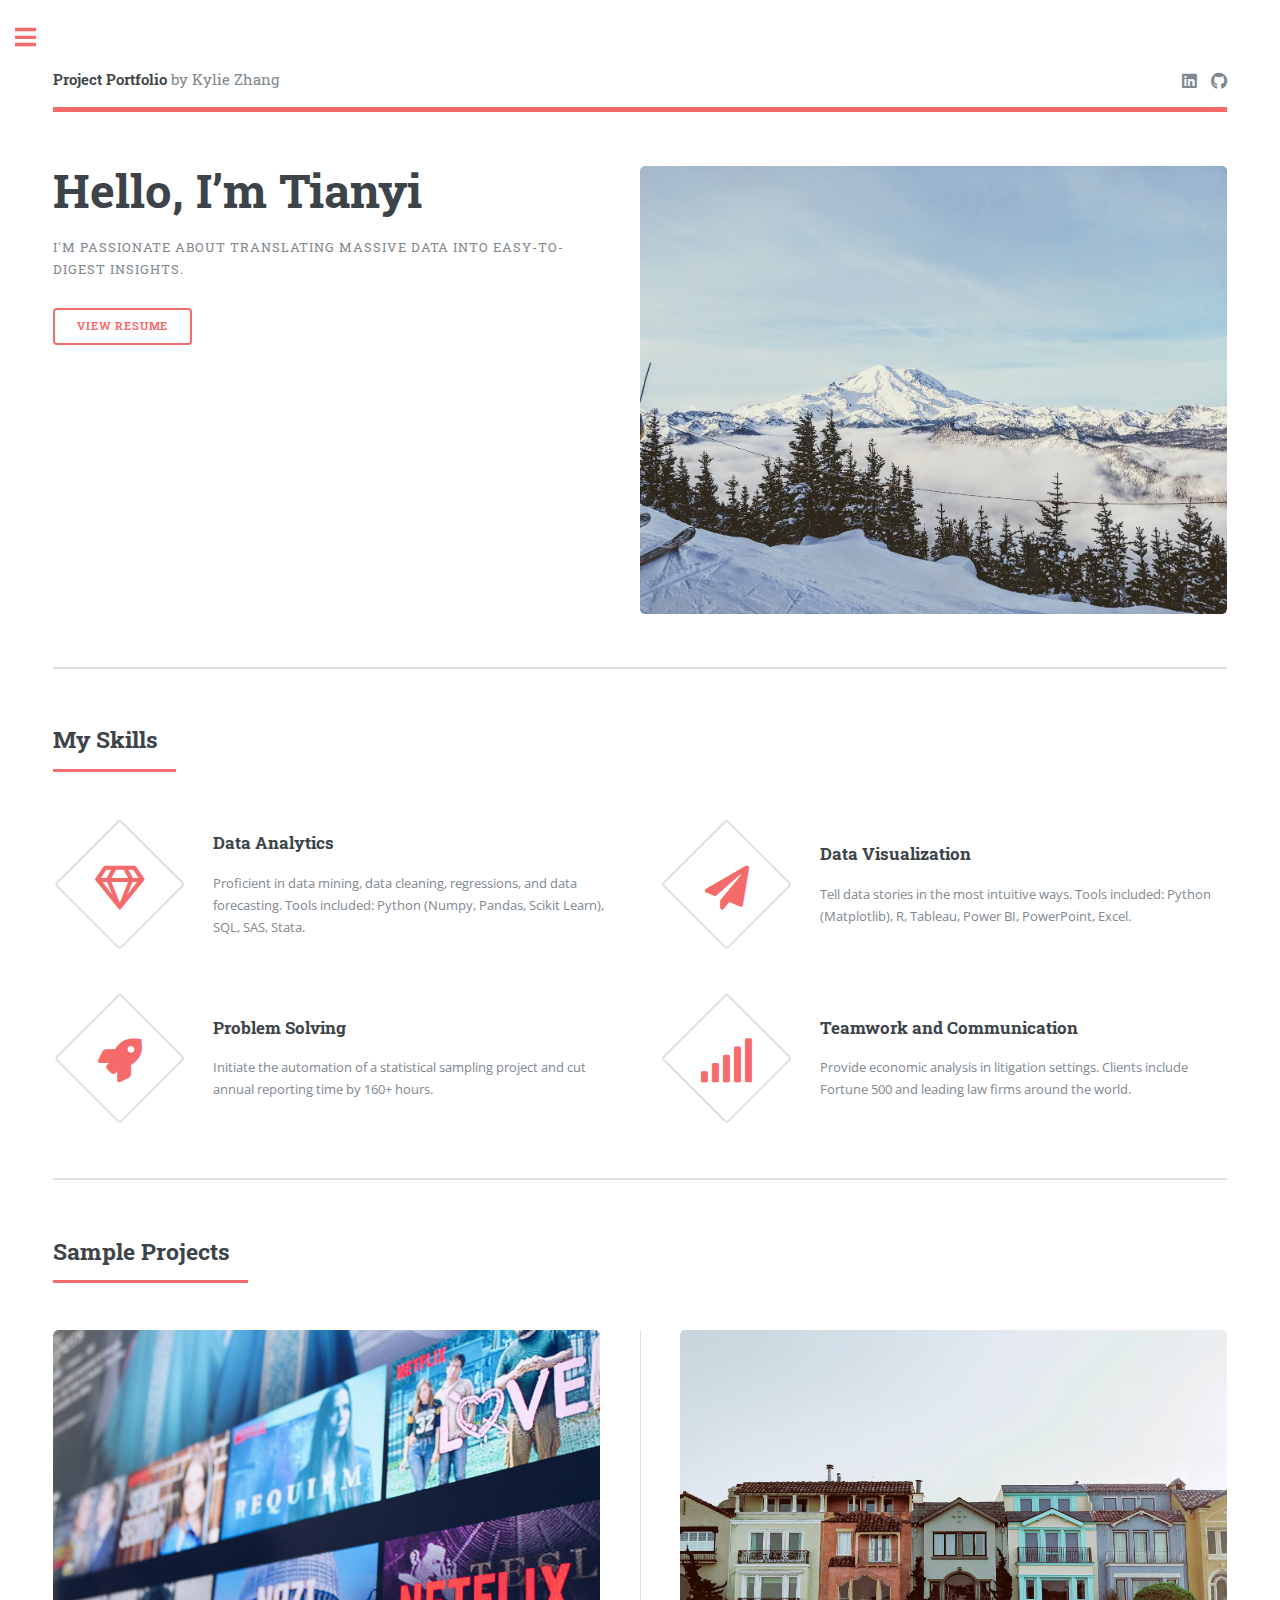
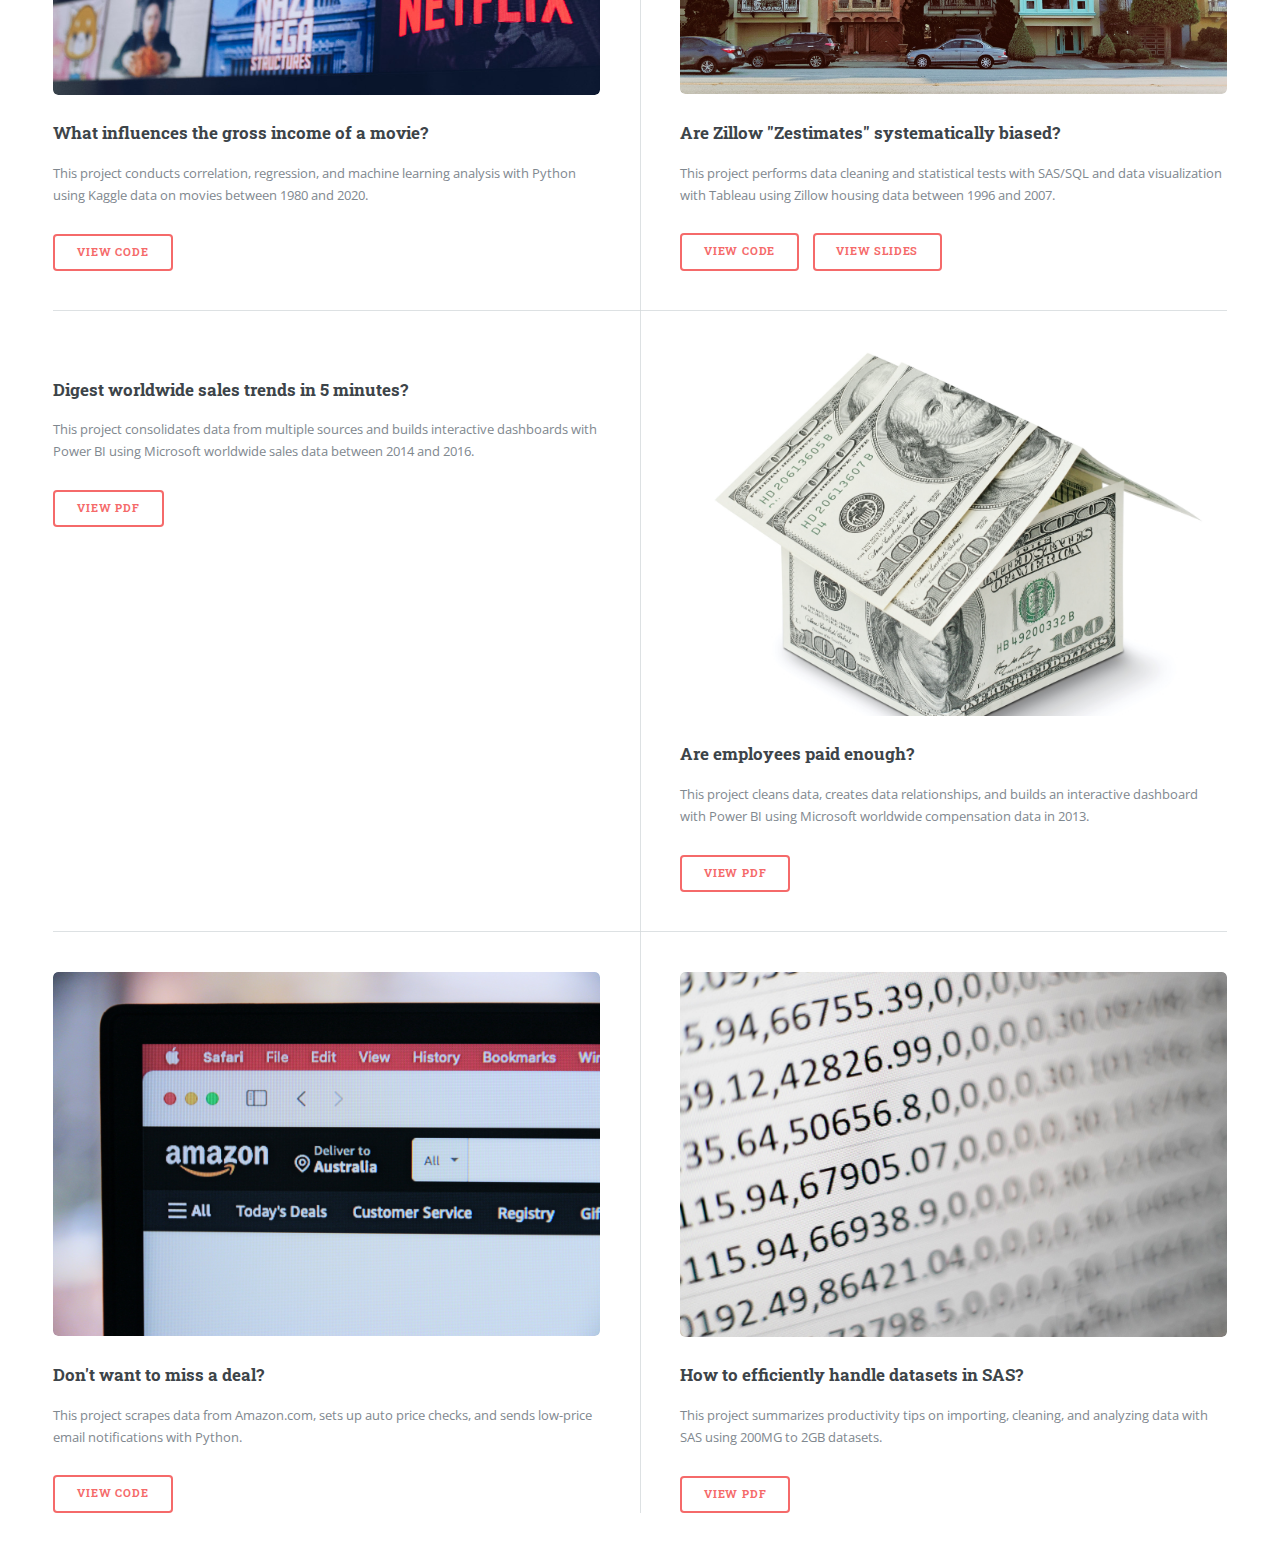
==== commit 30ec5ab3: "Update index.html" ====
--- a/index.html
+++ b/index.html
@@ -6,7 +6,7 @@
 -->
 <html>
 	<head>
-		<title>Kylie Zhang</title>
+		<title>Kylie (Tianyi) Zhang</title>
 		<meta charset="utf-8" />
 		<meta name="viewport" content="width=device-width, initial-scale=1, user-scalable=no" />
 		<link rel="stylesheet" href="assets/css/main.css" />
@@ -38,14 +38,14 @@
 								<section id="banner">
 									<div class="content">
 										<header>
-											<h1>Hello, I’m Kylie<br />
+											<h1>Hello, I’m Tianyi<br />
 											</h1>
 											<p>I'm passionate about translating massive data into easy-to-digest insights. 
 												<!-- Data Analyst well versed in SAS, SQL, Stata, Python, R, Tableau, Power BI, Excel VBA </p> -->
 										</header>
 										<!-- <p></p> -->
 										<ul class="actions">
-											<li><a href="/files/KZHANG - Resume PDF version.pdf" class="button big">View Resume</a></li>
+											<li><a href="https://1drv.ms/b/s!ArAy4cPMQvmAhK5O5DLtpTCPxS9gJg?e=ETem5b" class="button big">View Resume</a></li>
 										</ul>
 									</div>
 									<span class="image object">
@@ -115,10 +115,10 @@
 										</article>
 										<article>
 											<a id="proj 3" href="#" class="image"><img src="images/eduardo-soares-RTPrTSooj0c-unsplash.jpg" alt="" /></a>
-											<h3>Do promotions drive sales and profits?</h3>
+											<h3>Digest worldwide sales trends in 5 minutes?</h3>
 											<p>This project consolidates data from multiple sources and builds interactive dashboards with Power BI using Microsoft worldwide sales data between 2014 and 2016.</p>
 											<ul class="actions">
-												<li><a href="https://github.com/KylieKind/Sample-Projects/blob/main/Promo%20Analysis%20-%20Power%20BI.pdf" class="button">View PDF</a></li>
+												<li><a href="https://github.com/KylieKind/Sample-Projects/blob/main/Design%20Sample%20Sales%20Overview.pdf" class="button">View PDF</a></li>
 											</ul>
 										</article>
 										<article>
@@ -256,4 +256,4 @@
 			<script src="assets/js/main.js"></script>
 
 	</body>
-</html>+</html>
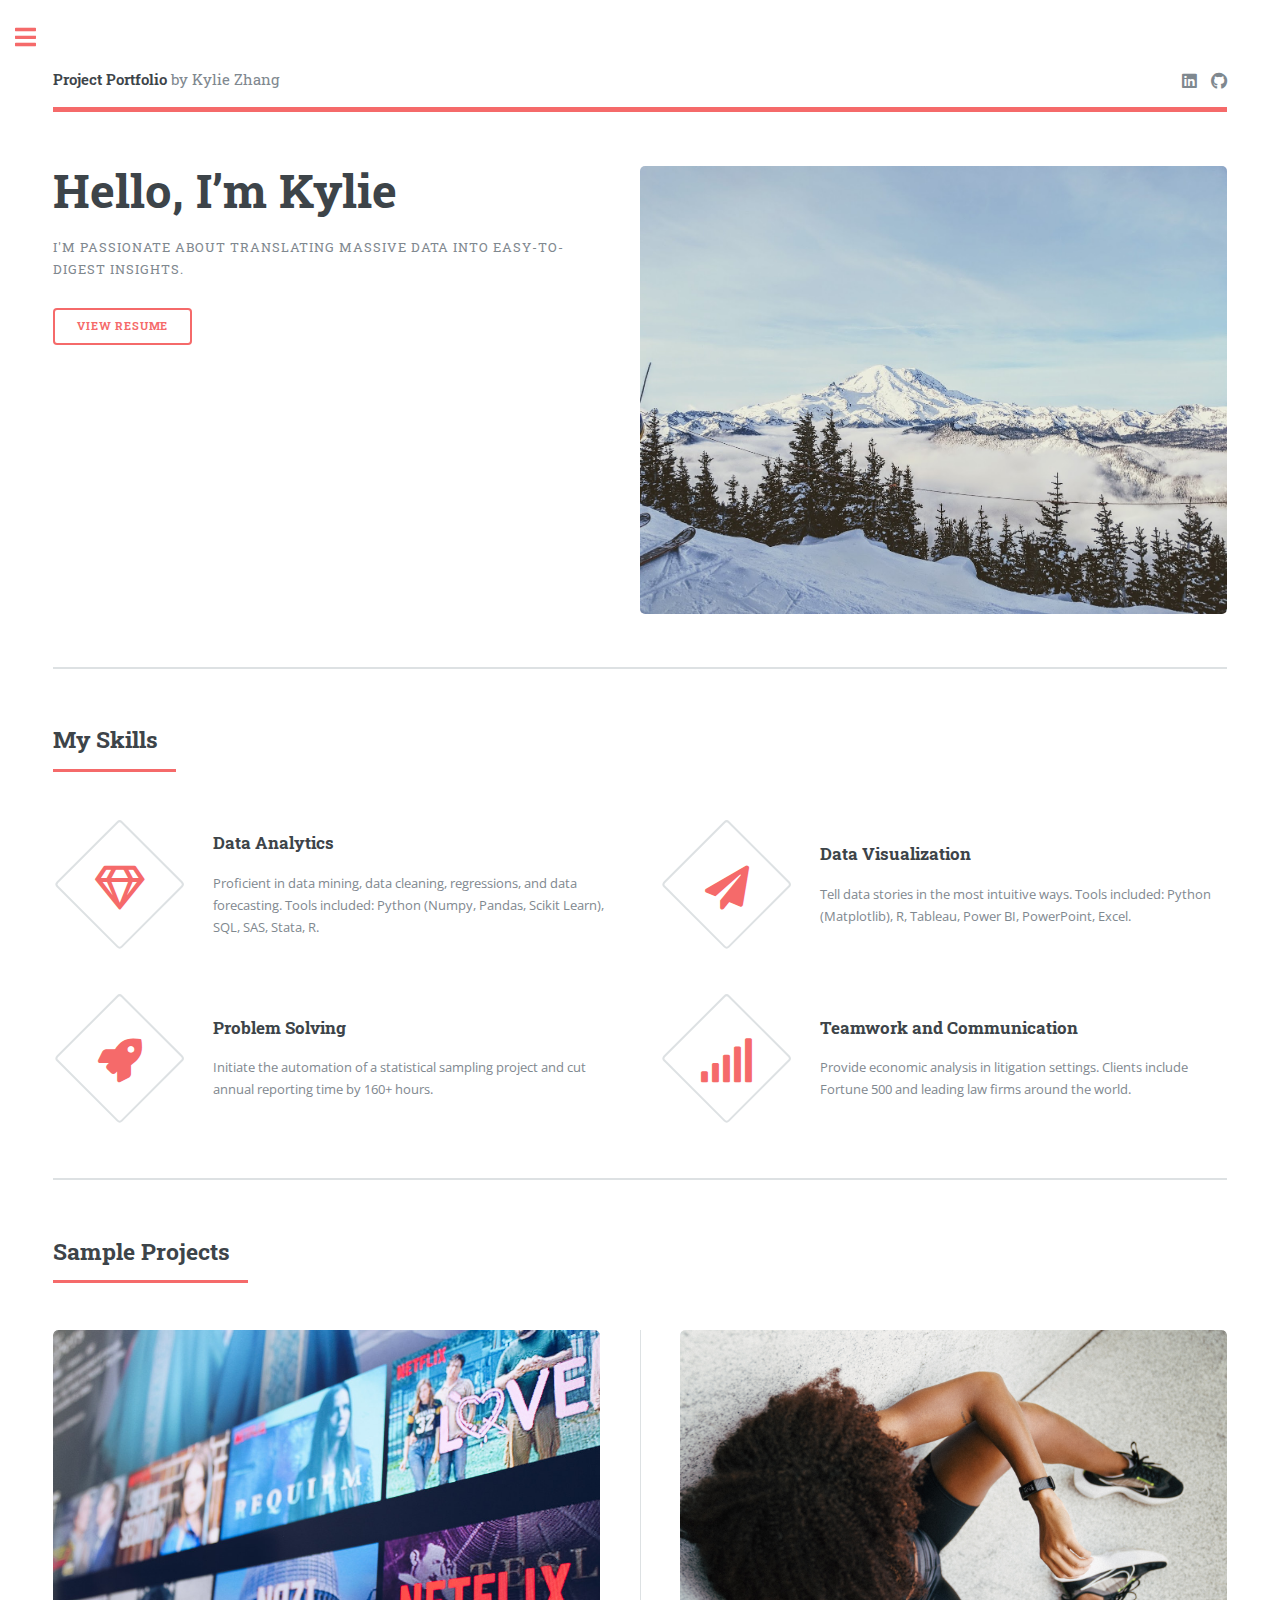
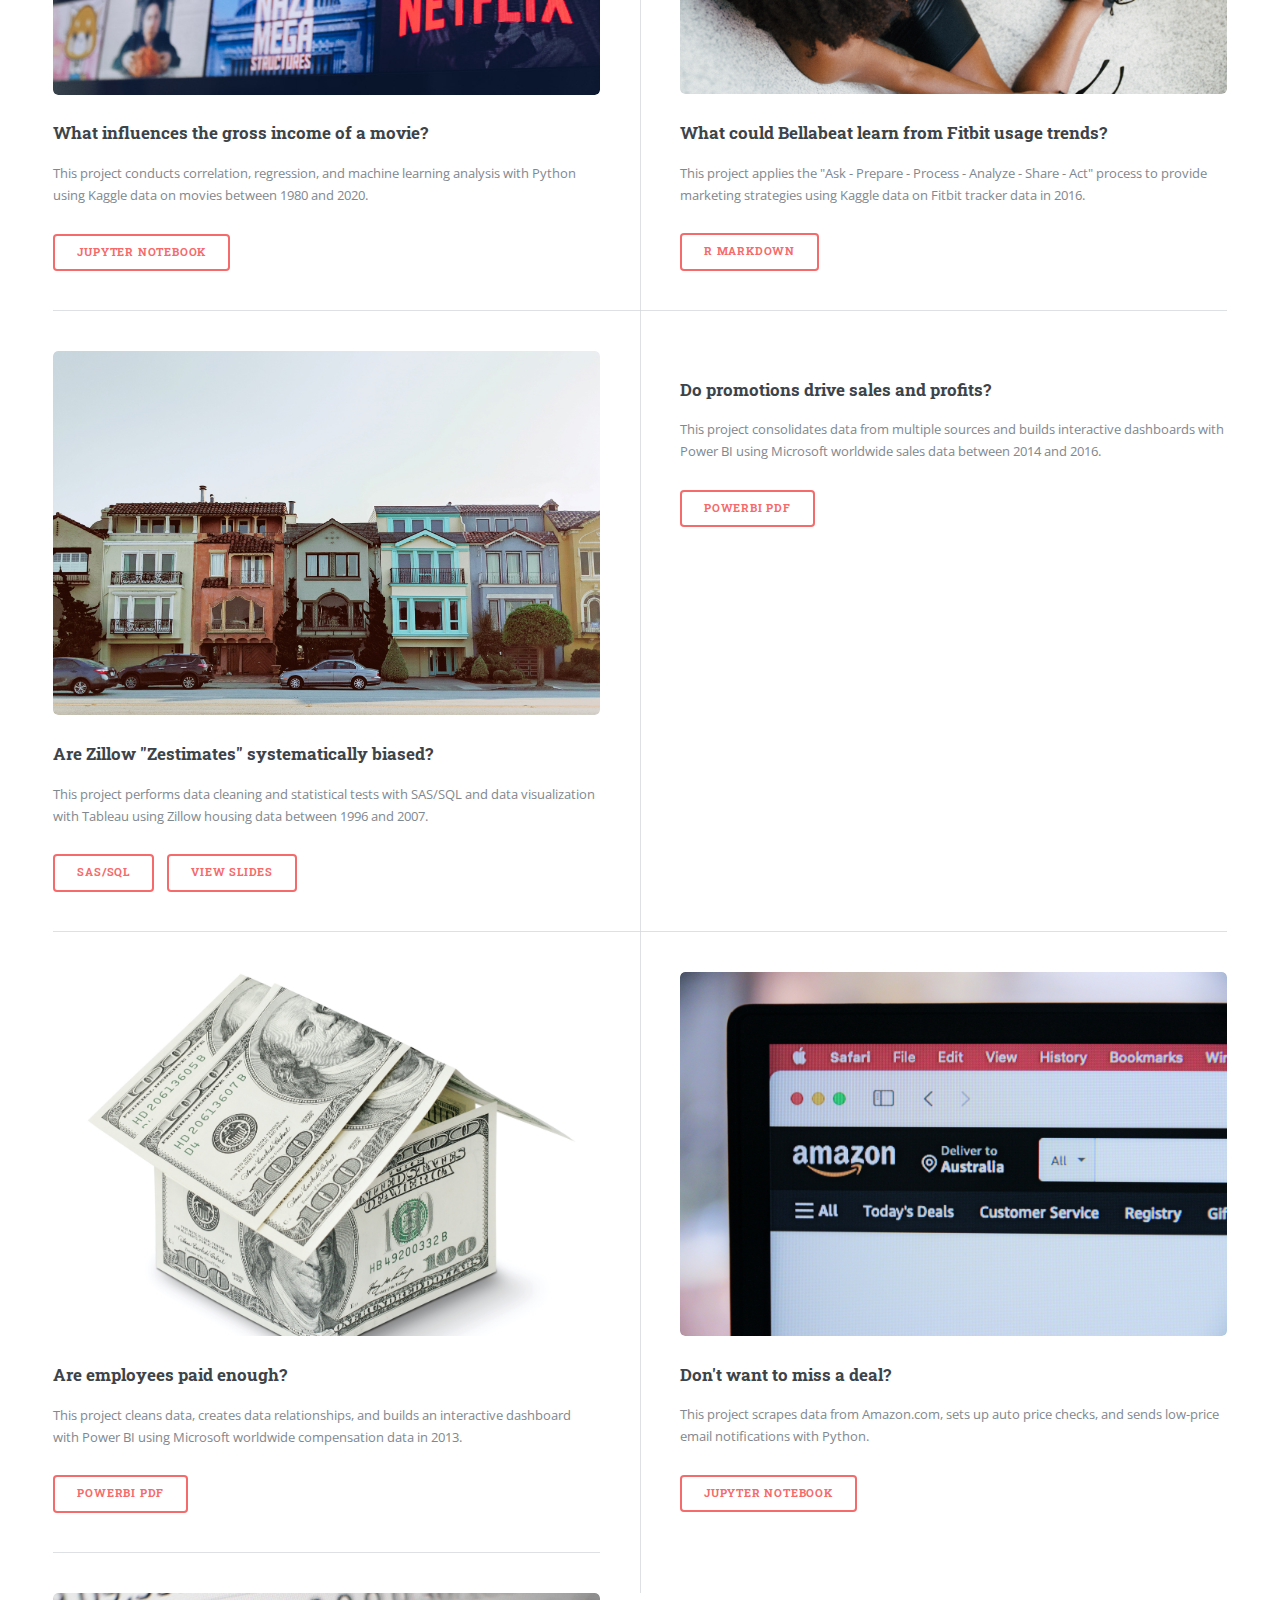
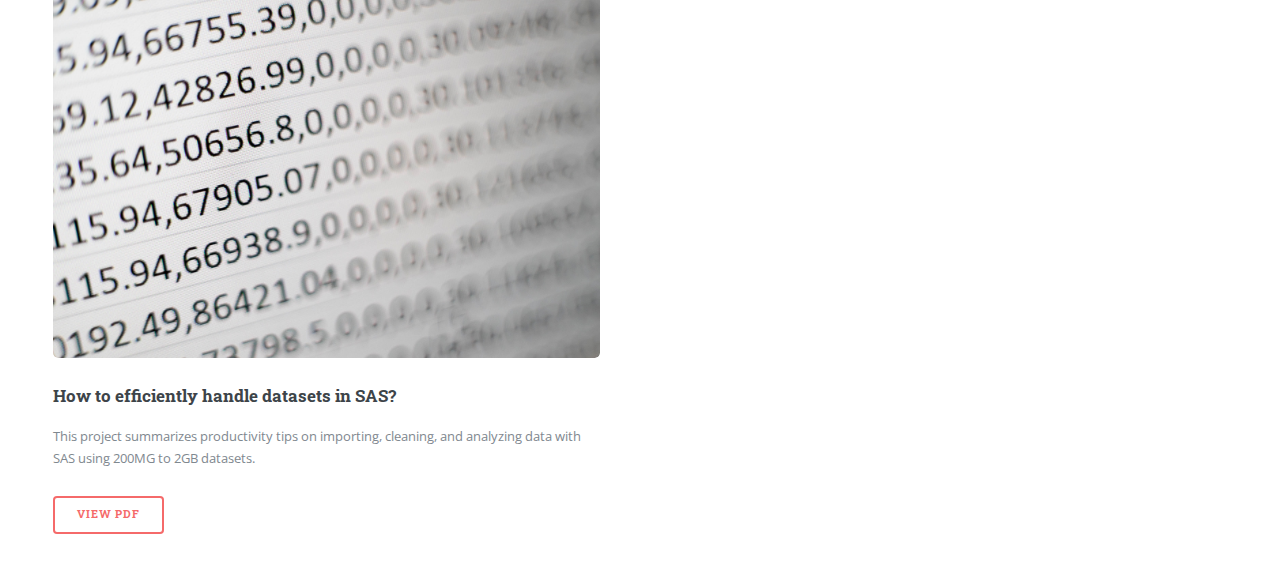
==== commit a85ac275: "fix resume link" ====
--- a/index.html
+++ b/index.html
@@ -6,7 +6,7 @@
 -->
 <html>
 	<head>
-		<title>Kylie (Tianyi) Zhang</title>
+		<title>Kylie Zhang</title>
 		<meta charset="utf-8" />
 		<meta name="viewport" content="width=device-width, initial-scale=1, user-scalable=no" />
 		<link rel="stylesheet" href="assets/css/main.css" />
@@ -38,14 +38,14 @@
 								<section id="banner">
 									<div class="content">
 										<header>
-											<h1>Hello, I’m Tianyi<br />
+											<h1>Hello, I’m Kylie<br />
 											</h1>
 											<p>I'm passionate about translating massive data into easy-to-digest insights. 
 												<!-- Data Analyst well versed in SAS, SQL, Stata, Python, R, Tableau, Power BI, Excel VBA </p> -->
 										</header>
 										<!-- <p></p> -->
 										<ul class="actions">
-											<li><a href="https://1drv.ms/b/s!ArAy4cPMQvmAhK5O5DLtpTCPxS9gJg?e=ETem5b" class="button big">View Resume</a></li>
+											<li><a href="https://1drv.ms/b/s!ArAy4cPMQvmAhK5OtJEjgpySG07_cw" class="button big">View Resume</a></li>
 										</ul>
 									</div>
 									<span class="image object">
@@ -63,7 +63,7 @@
 											<span class="icon fa-gem"></span>
 											<div class="content">
 												<h3>Data Analytics</h3>
-												<p>Proficient in data mining, data cleaning, regressions, and data forecasting. Tools included: Python (Numpy, Pandas, Scikit Learn), SQL, SAS, Stata. </p>
+												<p>Proficient in data mining, data cleaning, regressions, and data forecasting. Tools included: Python (Numpy, Pandas, Scikit Learn), SQL, SAS, Stata, R. </p>
 											</div>
 										</article>
 										<article>
@@ -101,7 +101,15 @@
 											<h3>What influences the gross income of a movie?</h3>
 											<p>This project conducts correlation, regression, and machine learning analysis with Python using Kaggle data on movies between 1980 and 2020.</p>
 											<ul class="actions">
-												<li><a href="https://github.com/KylieKind/Sample-Projects/blob/main/Movie%20Project%20-%20Correlation%2C%20Plots%20and%20Regression.ipynb" class="button">View Code</a></li>
+												<li><a href="https://github.com/KylieKind/Sample-Projects/blob/main/Movie%20Project%20-%20Correlation%2C%20Plots%20and%20Regression.ipynb" class="button">Jupyter Notebook</a></li>
+											</ul>
+										</article>
+										<article>
+											<a id="proj 7" href="#" class="image"><img src="images/dusan-jovic-p0O9l-hwA-M-unsplash.jpg" alt="" /></a>
+											<h3>What could Bellabeat learn from Fitbit usage trends?</h3>
+											<p>This project applies the "Ask - Prepare - Process - Analyze - Share - Act" process to provide marketing strategies using Kaggle data on Fitbit tracker data in 2016.</p>
+											<ul class="actions">
+												<li><a href="https://htmlpreview.github.io/?https://github.com/KylieKind/Sample-Projects/blob/main/Capstone-R-Markdown.html" class="button">R Markdown</a></li>
 											</ul>
 										</article>
 										<article>
@@ -109,16 +117,16 @@
 											<h3>Are Zillow "Zestimates" systematically biased?</h3>
 											<p>This project performs data cleaning and statistical tests with SAS/SQL and data visualization with Tableau using Zillow housing data between 1996 and 2007.</p>
 											<ul class="actions">
-												<li><a href="https://github.com/KylieKind/Sample-Projects/blob/main/Housing%20Project%20-%20SAS%20and%20SQL.sas" class="button">View Code</a></li>
+												<li><a href="https://github.com/KylieKind/Sample-Projects/blob/main/Housing%20Project%20-%20SAS%20and%20SQL.sas" class="button">SAS/SQL</a></li>
 												<li><a href="https://github.com/KylieKind/Sample-Projects/blob/main/Housing%20Project%20-%20Tableau%20Excel%20PPT.pdf" class="button">View Slides</a></li>
 											</ul>
 										</article>
 										<article>
 											<a id="proj 3" href="#" class="image"><img src="images/eduardo-soares-RTPrTSooj0c-unsplash.jpg" alt="" /></a>
-											<h3>Digest worldwide sales trends in 5 minutes?</h3>
+											<h3>Do promotions drive sales and profits?</h3>
 											<p>This project consolidates data from multiple sources and builds interactive dashboards with Power BI using Microsoft worldwide sales data between 2014 and 2016.</p>
 											<ul class="actions">
-												<li><a href="https://github.com/KylieKind/Sample-Projects/blob/main/Design%20Sample%20Sales%20Overview.pdf" class="button">View PDF</a></li>
+												<li><a href="https://github.com/KylieKind/Sample-Projects/blob/main/Promo%20Analysis%20-%20Power%20BI.pdf" class="button">PowerBI PDF</a></li>
 											</ul>
 										</article>
 										<article>
@@ -126,7 +134,7 @@
 											<h3>Are employees paid enough? </h3>
 											<p>This project cleans data, creates data relationships, and builds an interactive dashboard with Power BI using Microsoft worldwide compensation data in 2013.</p>
 											<ul class="actions">
-												<li><a href="https://github.com/KylieKind/Sample-Projects/blob/main/Wage%20Analysis%20-%20Power%20BI.pdf" class="button">View PDF</a></li>
+												<li><a href="https://github.com/KylieKind/Sample-Projects/blob/main/Wage%20Analysis%20-%20Power%20BI.pdf" class="button">PowerBI PDF</a></li>
 											</ul>
 										</article>
 										<article>
@@ -134,7 +142,7 @@
 											<h3>Don't want to miss a deal? </h3>
 											<p>This project scrapes data from Amazon.com, sets up auto price checks, and sends low-price email notifications with Python.</p>
 											<ul class="actions">
-												<li><a href="https://github.com/KylieKind/Sample-Projects/blob/main/Web%20Scraper%20Project%20-%20Python.ipynb" class="button">View Code</a></li>
+												<li><a href="https://github.com/KylieKind/Sample-Projects/blob/main/Web%20Scraper%20Project%20-%20Python.ipynb" class="button">Jupyter Notebook</a></li>
 											</ul>
 										</article>
 										<article>
@@ -157,7 +165,7 @@
 
 							<!-- Search -->
 								<!-- <section id="search" class="alt">
-									<form method="post" action="#">
+									<form method="post" action="#">o
 										<input type="text" name="query" id="query" placeholder="Search" />
 									</form>
 								</section> -->
@@ -175,6 +183,7 @@
 											<span href="#proj" class="opener">Sample Projects</span>
 											<ul>
 												<li><a href="#proj 1">What influences the gross of a movie?</a></li>
+												<li><a href="#proj 7">What can Bellabeat learn from Fitbit?</a></li>
 												<li><a href="#proj 2">Are Zillow "Zestimates" biased?</a></li>
 												<li><a href="#proj 3">Do promotions drive sales?</a></li>
 												<li><a href="#proj 4">Are employees paid enough?</a></li>
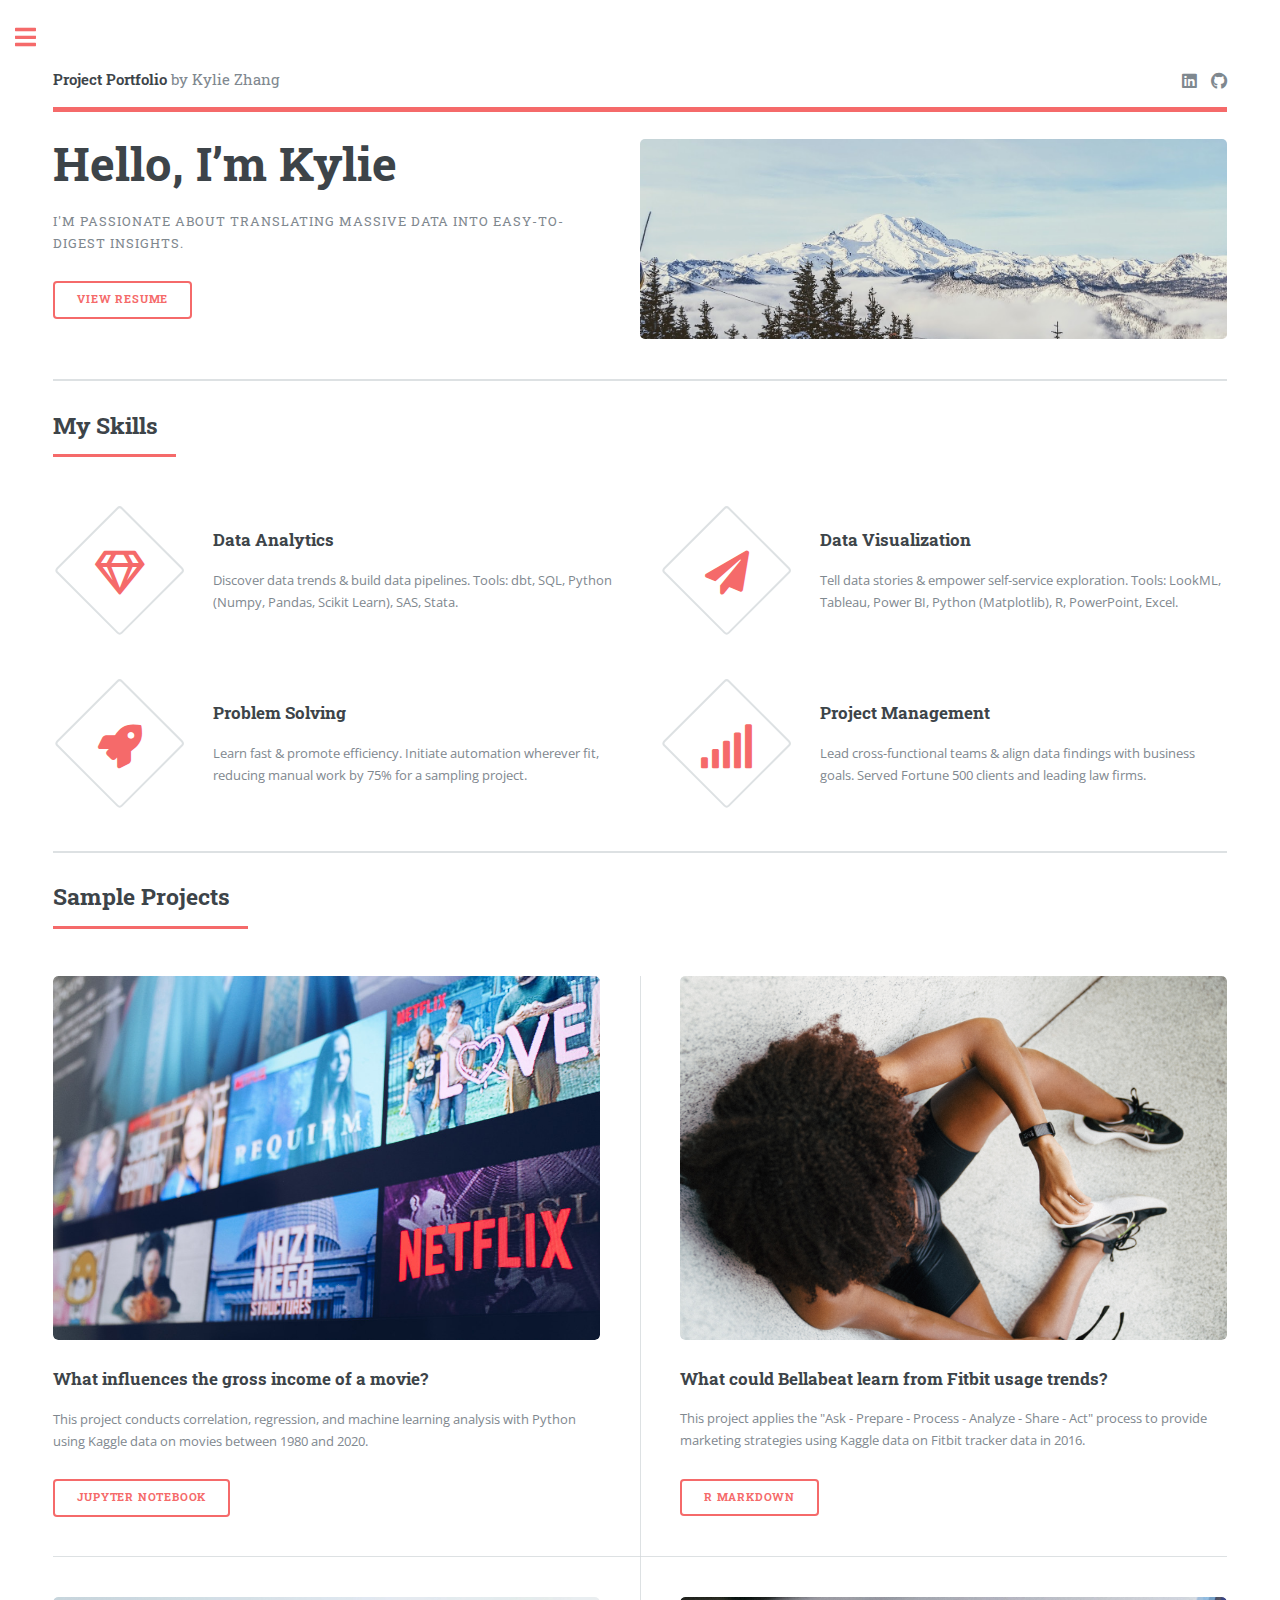
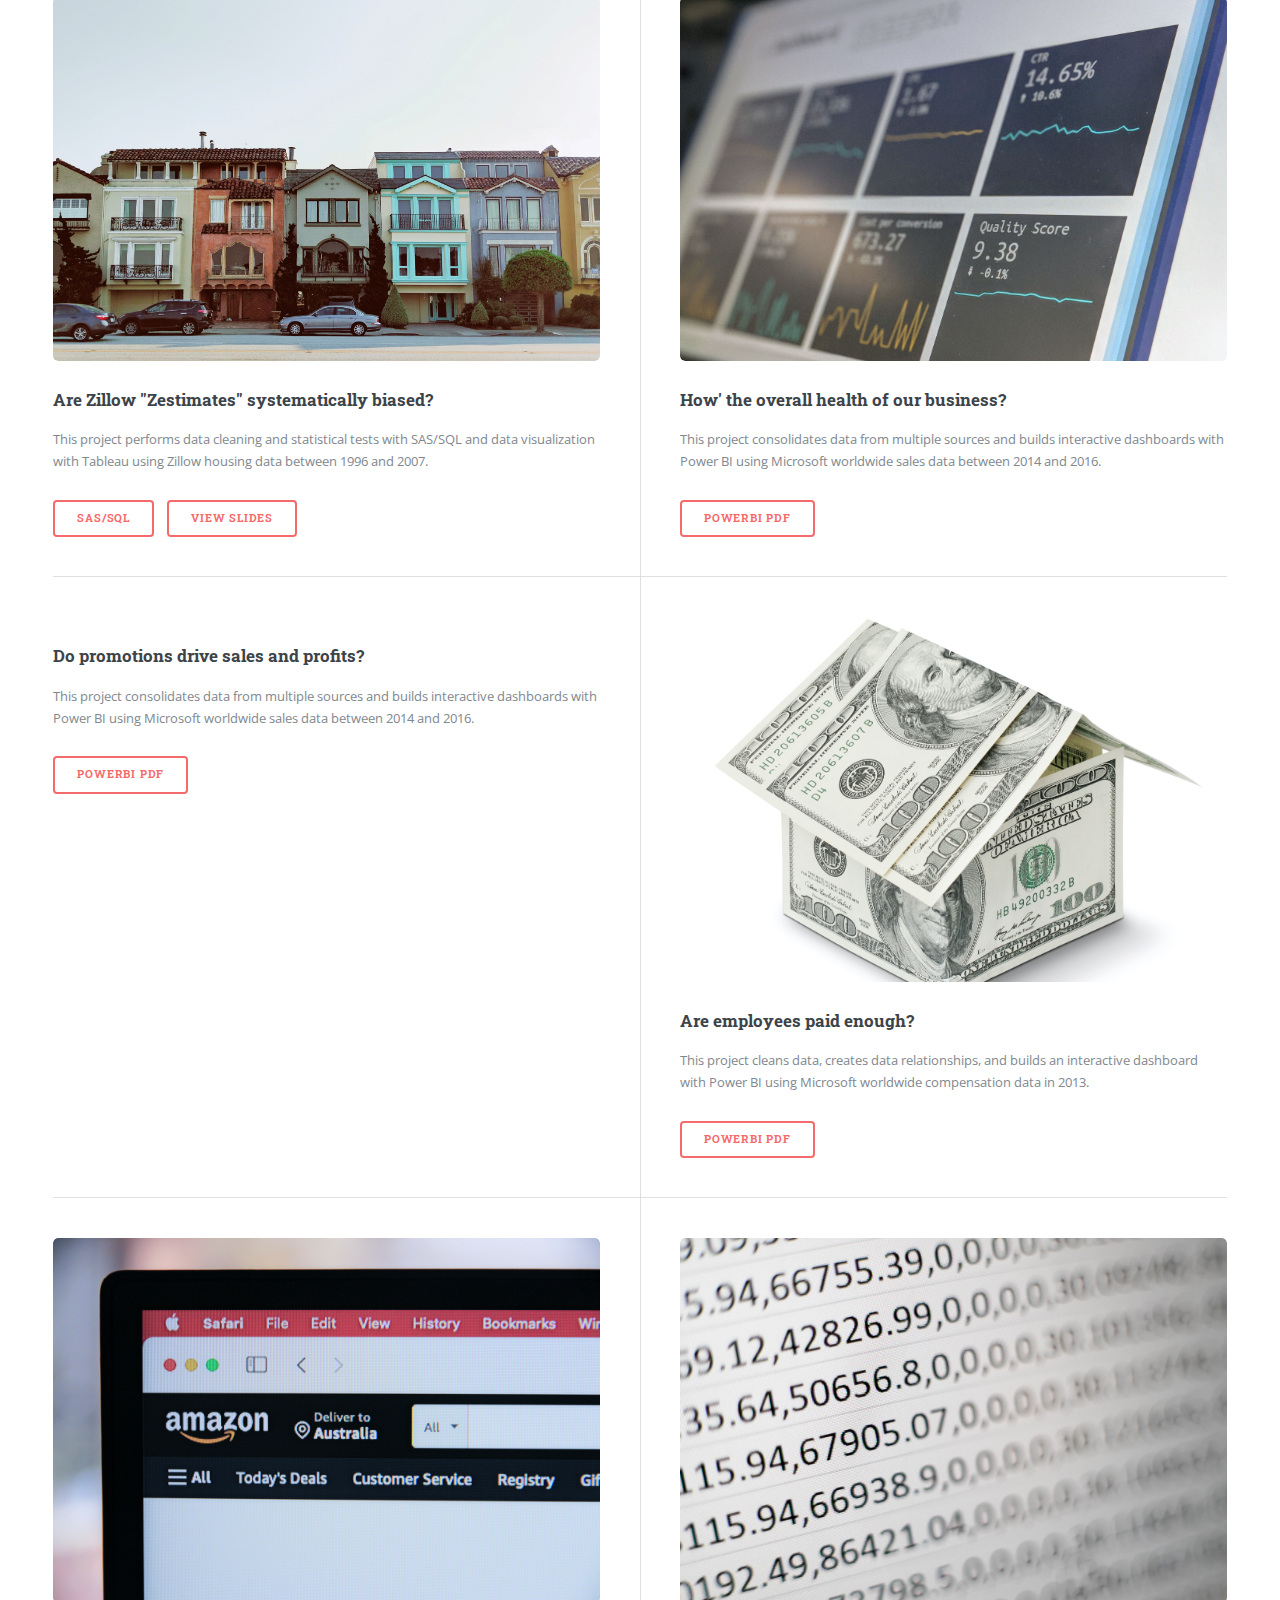
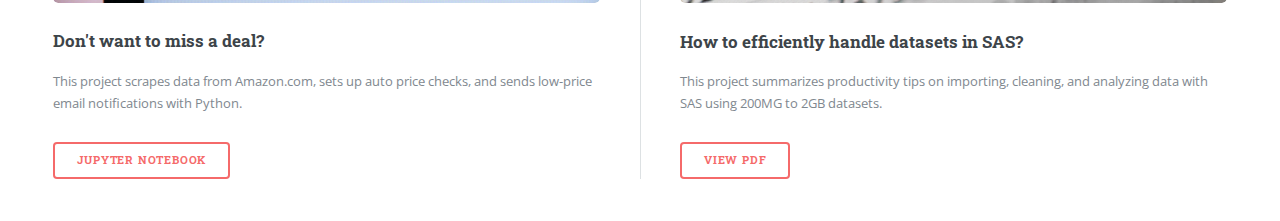
==== commit 6ee2c730: "modify content" ====
--- a/index.html
+++ b/index.html
@@ -1,268 +1,277 @@
-<!DOCTYPE HTML>
-<!--
-	Editorial by HTML5 UP
-	html5up.net | @ajlkn
-	Free for personal and commercial use under the CCA 3.0 license (html5up.net/license)
--->
-<html>
-	<head>
-		<title>Kylie Zhang</title>
-		<meta charset="utf-8" />
-		<meta name="viewport" content="width=device-width, initial-scale=1, user-scalable=no" />
-		<link rel="stylesheet" href="assets/css/main.css" />
-	</head>
-	<body class="is-preload">
-
-		<!-- Wrapper -->
-			<div id="wrapper">
-
-				<!-- Main -->
-					<div id="main">
-						<div class="inner">
-
-							<!-- Header -->
-								<header id="header">
-									<a href="index.html" class="logo"><strong>Project Portfolio</strong> by Kylie Zhang</a>
-									<ul class="icons">
-										<li><a href="https://www.linkedin.com/in/kylie-tianyi-zhang/" class="icon brands fa-linkedin"><span class="label">Linkedin</span></span></a></i>
-										<li><a href="https://github.com/KylieKind?tab=projects" class="icon brands fa-github"><span class="label">GitHub</span></span></a></i>
-										<!-- <li><a href="#" class="icon brands fa-twitter"><span class="label">Twitter</span></a></li>
-										<li><a href="#" class="icon brands fa-facebook-f"><span class="label">Facebook</span></a></li>
-										<li><a href="#" class="icon brands fa-snapchat-ghost"><span class="label">Snapchat</span></a></li>
-										<li><a href="#" class="icon brands fa-instagram"><span class="label">Instagram</span></a></li>
-										<li><a href="#" class="icon brands fa-medium-m"><span class="label">Medium</span></a></li> -->
-									</ul>
-								</header>
-
-							<!-- Banner -->
-								<section id="banner">
-									<div class="content">
-										<header>
-											<h1>Hello, I’m Kylie<br />
-											</h1>
-											<p>I'm passionate about translating massive data into easy-to-digest insights. 
-												<!-- Data Analyst well versed in SAS, SQL, Stata, Python, R, Tableau, Power BI, Excel VBA </p> -->
-										</header>
-										<!-- <p></p> -->
-										<ul class="actions">
-											<li><a href="https://1drv.ms/b/s!ArAy4cPMQvmAhK5OtJEjgpySG07_cw" class="button big">View Resume</a></li>
-										</ul>
-									</div>
-									<span class="image object">
-										<img src="images/PXL_20220205_170922973_2.jpg" alt="" />
-									</span>
-								</section>
-
-							<!-- Section -->
-								<section>
-									<header class="major">
-										<h2 id="skills">My Skills</h2>
-									</header>
-									<div class="features">
-										<article>
-											<span class="icon fa-gem"></span>
-											<div class="content">
-												<h3>Data Analytics</h3>
-												<p>Proficient in data mining, data cleaning, regressions, and data forecasting. Tools included: Python (Numpy, Pandas, Scikit Learn), SQL, SAS, Stata, R. </p>
-											</div>
-										</article>
-										<article>
-											<span class="icon solid fa-paper-plane"></span>
-											<div class="content">
-												<h3>Data Visualization</h3>
-												<p>Tell data stories in the most intuitive ways. Tools included: Python (Matplotlib), R, Tableau, Power BI, PowerPoint, Excel.</p>
-											</div>
-										</article>
-										<article>
-											<span class="icon solid fa-rocket"></span>
-											<div class="content">
-												<h3>Problem Solving</h3>
-												<p>Initiate the automation of a statistical sampling project and cut annual reporting time by 160+ hours.</p>
-											</div>
-										</article>
-										<article>
-											<span class="icon solid fa-signal"></span>
-											<div class="content">
-												<h3>Teamwork and Communication</h3>
-												<p>Provide economic analysis in litigation settings. Clients include Fortune 500 and leading law firms around the world.</p>
-											</div>
-										</article>
-									</div>
-								</section>
-
-							<!-- Section -->
-								<section>
-									<header class="major">
-										<h2 id="proj">Sample Projects</h2>
-									</header>
-									<div class="posts">
-										<article>
-											<a id="proj 1" href="#" class="image"><img src="images/41826734792_980babfea8_b.jpg" alt="" /></a>
-											<h3>What influences the gross income of a movie?</h3>
-											<p>This project conducts correlation, regression, and machine learning analysis with Python using Kaggle data on movies between 1980 and 2020.</p>
-											<ul class="actions">
-												<li><a href="https://github.com/KylieKind/Sample-Projects/blob/main/Movie%20Project%20-%20Correlation%2C%20Plots%20and%20Regression.ipynb" class="button">Jupyter Notebook</a></li>
-											</ul>
-										</article>
-										<article>
-											<a id="proj 7" href="#" class="image"><img src="images/dusan-jovic-p0O9l-hwA-M-unsplash.jpg" alt="" /></a>
-											<h3>What could Bellabeat learn from Fitbit usage trends?</h3>
-											<p>This project applies the "Ask - Prepare - Process - Analyze - Share - Act" process to provide marketing strategies using Kaggle data on Fitbit tracker data in 2016.</p>
-											<ul class="actions">
-												<li><a href="https://htmlpreview.github.io/?https://github.com/KylieKind/Sample-Projects/blob/main/Capstone-R-Markdown.html" class="button">R Markdown</a></li>
-											</ul>
-										</article>
-										<article>
-											<a id="proj 2" href="#" class="image"><img src="images/liz-sanchez-vegas-QeHfIIkKiKo-unsplash.jpg" alt="" /></a>
-											<h3>Are Zillow "Zestimates" systematically biased?</h3>
-											<p>This project performs data cleaning and statistical tests with SAS/SQL and data visualization with Tableau using Zillow housing data between 1996 and 2007.</p>
-											<ul class="actions">
-												<li><a href="https://github.com/KylieKind/Sample-Projects/blob/main/Housing%20Project%20-%20SAS%20and%20SQL.sas" class="button">SAS/SQL</a></li>
-												<li><a href="https://github.com/KylieKind/Sample-Projects/blob/main/Housing%20Project%20-%20Tableau%20Excel%20PPT.pdf" class="button">View Slides</a></li>
-											</ul>
-										</article>
-										<article>
-											<a id="proj 3" href="#" class="image"><img src="images/eduardo-soares-RTPrTSooj0c-unsplash.jpg" alt="" /></a>
-											<h3>Do promotions drive sales and profits?</h3>
-											<p>This project consolidates data from multiple sources and builds interactive dashboards with Power BI using Microsoft worldwide sales data between 2014 and 2016.</p>
-											<ul class="actions">
-												<li><a href="https://github.com/KylieKind/Sample-Projects/blob/main/Promo%20Analysis%20-%20Power%20BI.pdf" class="button">PowerBI PDF</a></li>
-											</ul>
-										</article>
-										<article>
-											<a id="proj 4" href="#" class="image"><img src="images/kostiantyn-li-1sCXwVoqKAw-unsplash.jpg" alt="" /></a>
-											<h3>Are employees paid enough? </h3>
-											<p>This project cleans data, creates data relationships, and builds an interactive dashboard with Power BI using Microsoft worldwide compensation data in 2013.</p>
-											<ul class="actions">
-												<li><a href="https://github.com/KylieKind/Sample-Projects/blob/main/Wage%20Analysis%20-%20Power%20BI.pdf" class="button">PowerBI PDF</a></li>
-											</ul>
-										</article>
-										<article>
-											<a id="proj 5" href="#" class="image"><img src="images/marques-thomas-querysprout-com-oNPfZozvh-w-unsplash.jpg" alt="" /></a>
-											<h3>Don't want to miss a deal? </h3>
-											<p>This project scrapes data from Amazon.com, sets up auto price checks, and sends low-price email notifications with Python.</p>
-											<ul class="actions">
-												<li><a href="https://github.com/KylieKind/Sample-Projects/blob/main/Web%20Scraper%20Project%20-%20Python.ipynb" class="button">Jupyter Notebook</a></li>
-											</ul>
-										</article>
-										<article>
-											<a id="proj 6" href="#" class="image"><img src="images/mika-baumeister-Wpnoqo2plFA-unsplash.jpg" alt="" /></a>
-											<h3>How to efficiently handle datasets in SAS?</h3>
-											<p>This project summarizes productivity tips on importing, cleaning, and analyzing data with SAS using 200MG to 2GB datasets.</p>
-											<ul class="actions">
-												<li><a href="https://github.com/KylieKind/Sample-Projects/blob/main/Productivity%20Project%20-%20SAS.pdf" class="button">View PDF</a></li>
-											</ul>
-										</article>
-									</div>
-								</section>
-
-						</div>
-					</div>
-
-				<!-- Sidebar -->
-					<div id="sidebar">
-						<div class="inner">
-
-							<!-- Search -->
-								<!-- <section id="search" class="alt">
-									<form method="post" action="#">o
-										<input type="text" name="query" id="query" placeholder="Search" />
-									</form>
-								</section> -->
-
-							<!-- Menu -->
-								<nav id="menu">
-									<header class="major">
-										<h2>Menu</h2>
-									</header>
-									<ul>
-										<li><a href="#skills">My Skills</a></li>
-										<!-- <li><a href="generic.html">Generic</a></li> -->
-										<!-- <li><a href="elements.html">Elements</a></li> -->
-										<li>
-											<span href="#proj" class="opener">Sample Projects</span>
-											<ul>
-												<li><a href="#proj 1">What influences the gross of a movie?</a></li>
-												<li><a href="#proj 7">What can Bellabeat learn from Fitbit?</a></li>
-												<li><a href="#proj 2">Are Zillow "Zestimates" biased?</a></li>
-												<li><a href="#proj 3">Do promotions drive sales?</a></li>
-												<li><a href="#proj 4">Are employees paid enough?</a></li>
-												<li><a href="#proj 5">Don't want to miss a deal?</a></li>
-												<li><a href="#proj 6">How to efficiently handle data in SAS?</a></li>
-											</ul>
-										</li>
-										<!-- <li><a href="#">Etiam Dolore</a></li>
-										<li><a href="#">Adipiscing</a></li>
-										<li>
-											<span class="opener">Another Submenu</span>
-											<ul>
-												<li><a href="#">Lorem Dolor</a></li>
-												<li><a href="#">Ipsum Adipiscing</a></li>
-												<li><a href="#">Tempus Magna</a></li>
-												<li><a href="#">Feugiat Veroeros</a></li>
-											</ul>
-										</li>
-										<li><a href="#">Maximus Erat</a></li>
-										<li><a href="#">Sapien Mauris</a></li>
-										<li><a href="#">Amet Lacinia</a></li> -->
-									</ul>
-								</nav>
-
-							<!-- Section -->
-								<!-- <section>
-									<header class="major">
-										<h2>Ante interdum</h2>
-									</header>
-									<div class="mini-posts">
-										<article>
-											<a href="#" class="image"><img src="images/pic07.jpg" alt="" /></a>
-											<p>Aenean ornare velit lacus, ac varius enim lorem ullamcorper dolore aliquam.</p>
-										</article>
-										<article>
-											<a href="#" class="image"><img src="images/pic08.jpg" alt="" /></a>
-											<p>Aenean ornare velit lacus, ac varius enim lorem ullamcorper dolore aliquam.</p>
-										</article>
-										<article>
-											<a href="#" class="image"><img src="images/pic09.jpg" alt="" /></a>
-											<p>Aenean ornare velit lacus, ac varius enim lorem ullamcorper dolore aliquam.</p>
-										</article>
-									</div>
-									<ul class="actions">
-										<li><a href="#" class="button">More</a></li>
-									</ul>
-								</section> -->
-
-							<!-- Section -->
-								<section>
-									<header class="major">
-										<h2>Get in touch</h2>
-									</header>
-									<!-- <p>== one paragraph of intro ==</p> -->
-									<ul class="contact">
-										<!-- <li class="icon solid fa-envelope"><a href="#">kylie.zty@gmail.com</a></li> -->
-										<li class="icon solid fa-envelope">kylie.zty@gmail.com</a></li>
-										<li class="icon solid fa-phone">(312) 818-9361</li>
-										<!-- <li class="icon solid fa-home">1428 14th Pl NE<br /> -->
-										<!-- Issaquah WA, 98029</li> -->
-									</ul>
-								</section>
-
-							<!-- Footer -->
-								<footer id="footer">
-									<p class="copyright">&copy; Untitled. All rights reserved. Demo Images: <a href="https://unsplash.com">Unsplash</a>. Design: <a href="https://html5up.net">HTML5 UP</a>.</p>
-								</footer>
-
-						</div>
-					</div>
-
-			</div>
-
-		<!-- Scripts -->
-			<script src="assets/js/jquery.min.js"></script>
-			<script src="assets/js/browser.min.js"></script>
-			<script src="assets/js/breakpoints.min.js"></script>
-			<script src="assets/js/util.js"></script>
-			<script src="assets/js/main.js"></script>
-
-	</body>
-</html>
+<!DOCTYPE HTML>
+<!--
+	Editorial by HTML5 UP
+	html5up.net | @ajlkn
+	Free for personal and commercial use under the CCA 3.0 license (html5up.net/license)
+-->
+<html>
+	<head>
+		<title>Kylie Zhang</title>
+		<meta charset="utf-8" />
+		<meta name="viewport" content="width=device-width, initial-scale=1, user-scalable=no" />
+		<link rel="stylesheet" href="assets/css/main.css" />
+	</head>
+	<body class="is-preload">
+
+		<!-- Wrapper -->
+			<div id="wrapper">
+
+				<!-- Main -->
+					<div id="main">
+						<div class="inner">
+
+							<!-- Header -->
+								<header id="header">
+									<a href="index.html" class="logo"><strong>Project Portfolio</strong> by Kylie Zhang</a>
+									<ul class="icons">
+										<li><a href="https://www.linkedin.com/in/kylie-tianyi-zhang/" class="icon brands fa-linkedin"><span class="label">Linkedin</span></span></a></i>
+										<li><a href="https://github.com/KylieKind?tab=projects" class="icon brands fa-github"><span class="label">GitHub</span></span></a></i>
+										<!-- <li><a href="#" class="icon brands fa-twitter"><span class="label">Twitter</span></a></li>
+										<li><a href="#" class="icon brands fa-facebook-f"><span class="label">Facebook</span></a></li>
+										<li><a href="#" class="icon brands fa-snapchat-ghost"><span class="label">Snapchat</span></a></li>
+										<li><a href="#" class="icon brands fa-instagram"><span class="label">Instagram</span></a></li>
+										<li><a href="#" class="icon brands fa-medium-m"><span class="label">Medium</span></a></li> -->
+									</ul>
+								</header>
+
+							<!-- Banner -->
+								<section id="banner">
+									<div class="content">
+										<header>
+											<h1>Hello, I’m Kylie<br />
+											</h1>
+											<p>I'm passionate about translating massive data into easy-to-digest insights. 
+												<!-- I'm passionate about building data architectures that empower business owners to get timely, high-quality insights. -->
+												<!-- Data Analyst well versed in SAS, SQL, Stata, Python, R, Tableau, Power BI, Excel VBA </p> -->
+										</header>
+										<!-- <p></p> -->
+										<ul class="actions">
+											<li><a href="https://github.com/KylieKind/Sample-Projects/blob/main/KZHANG_CV.pdf" class="button big">View Resume</a></li>
+										</ul>
+									</div>
+									<span class="image object">
+										<img src="images/PXL_20220205_170922973_2.jpg" alt="" />
+									</span>
+								</section>
+
+							<!-- Section -->
+								<section>
+									<header class="major">
+										<h2 id="skills">My Skills</h2>
+									</header>
+									<div class="features">
+										<article>
+											<span class="icon fa-gem"></span>
+											<div class="content">
+												<h3>Data Analytics</h3>
+												<p>Discover data trends & build data pipelines. Tools: dbt, SQL, Python (Numpy, Pandas, Scikit Learn), SAS, Stata. </p>
+											</div>
+										</article>
+										<article>
+											<span class="icon solid fa-paper-plane"></span>
+											<div class="content">
+												<h3>Data Visualization</h3>
+												<p>Tell data stories & empower self-service exploration. Tools: LookML, Tableau, Power BI, Python (Matplotlib), R, PowerPoint, Excel.</p>
+											</div>
+										</article>
+										<article>
+											<span class="icon solid fa-rocket"></span>
+											<div class="content">
+												<h3>Problem Solving</h3>
+												<p>Learn fast & promote efficiency. Initiate automation wherever fit, reducing manual work by 75% for a sampling project.</p>
+											</div>
+										</article>
+										<article>
+											<span class="icon solid fa-signal"></span>
+											<div class="content">
+												<h3>Project Management</h3>
+												<p>Lead cross-functional teams & align data findings with business goals. Served Fortune 500 clients and leading law firms.</p>
+											</div>
+										</article>
+									</div>
+								</section>
+
+							<!-- Section -->
+								<section>
+									<header class="major">
+										<h2 id="proj">Sample Projects</h2>
+									</header>
+									<div class="posts">
+										<article>
+											<a id="proj 1" class="image"><img src="images/41826734792_980babfea8_b.jpg" alt="" /></a>
+											<h3>What influences the gross income of a movie?</h3>
+											<p>This project conducts correlation, regression, and machine learning analysis with Python using Kaggle data on movies between 1980 and 2020.</p>
+											<ul class="actions">
+												<li><a href="https://github.com/KylieKind/Sample-Projects/blob/main/Movie%20Project%20-%20Correlation%2C%20Plots%20and%20Regression.ipynb" class="button">Jupyter Notebook</a></li>
+											</ul>
+										</article>
+										<article>
+											<a id="proj 7" class="image"><img src="images/dusan-jovic-p0O9l-hwA-M-unsplash.jpg" alt="" /></a>
+											<h3>What could Bellabeat learn from Fitbit usage trends?</h3>
+											<p>This project applies the "Ask - Prepare - Process - Analyze - Share - Act" process to provide marketing strategies using Kaggle data on Fitbit tracker data in 2016.</p>
+											<ul class="actions">
+												<li><a href="https://github.com/KylieKind/Sample-Projects/blob/main/Case%20Study%20-%20Bellabeat.pdf" class="button">R Markdown</a></li>
+											</ul>
+										</article>
+										<article>
+											<a id="proj 2" class="image"><img src="images/liz-sanchez-vegas-QeHfIIkKiKo-unsplash.jpg" alt="" /></a>
+											<h3>Are Zillow "Zestimates" systematically biased?</h3>
+											<p>This project performs data cleaning and statistical tests with SAS/SQL and data visualization with Tableau using Zillow housing data between 1996 and 2007.</p>
+											<ul class="actions">
+												<li><a href="https://github.com/KylieKind/Sample-Projects/blob/main/Housing%20Project%20-%20SAS%20and%20SQL.sas" class="button">SAS/SQL</a></li>
+												<li><a href="https://github.com/KylieKind/Sample-Projects/blob/main/Housing%20Project%20-%20Tableau%20Excel%20PPT.pdf" class="button">View Slides</a></li>
+											</ul>
+										</article>
+										<article>
+											<a id="proj 8" class="image"><img src="images/stephen-dawson-qwtCeJ5cLYs-unsplash.jpg" alt="" /></a>
+											<h3>How' the overall health of our business? </h3>
+											<p>This project consolidates data from multiple sources and builds interactive dashboards with Power BI using Microsoft worldwide sales data between 2014 and 2016.</p>
+											<ul class="actions">
+												<li><a href="https://github.com/KylieKind/Sample-Projects/blob/main/Design%20Sample%20Sales%20Overview.pdf" class="button">PowerBI PDF</a></li>
+											</ul>
+										</article>
+										<article>
+											<a id="proj 3" class="image"><img src="images/eduardo-soares-RTPrTSooj0c-unsplash.jpg" alt="" /></a>
+											<h3>Do promotions drive sales and profits?</h3>
+											<p>This project consolidates data from multiple sources and builds interactive dashboards with Power BI using Microsoft worldwide sales data between 2014 and 2016.</p>
+											<ul class="actions">
+												<li><a href="https://github.com/KylieKind/Sample-Projects/blob/main/Promo%20Analysis%20-%20Power%20BI.pdf" class="button">PowerBI PDF</a></li>
+											</ul>
+										</article>
+										<article>
+											<a id="proj 4" class="image"><img src="images/kostiantyn-li-1sCXwVoqKAw-unsplash.jpg" alt="" /></a>
+											<h3>Are employees paid enough? </h3>
+											<p>This project cleans data, creates data relationships, and builds an interactive dashboard with Power BI using Microsoft worldwide compensation data in 2013.</p>
+											<ul class="actions">
+												<li><a href="https://github.com/KylieKind/Sample-Projects/blob/main/Wage%20Analysis%20-%20Power%20BI.pdf" class="button">PowerBI PDF</a></li>
+											</ul>
+										</article>
+										<article>
+											<a id="proj 5" class="image"><img src="images/marques-thomas-querysprout-com-oNPfZozvh-w-unsplash.jpg" alt="" /></a>
+											<h3>Don't want to miss a deal? </h3>
+											<p>This project scrapes data from Amazon.com, sets up auto price checks, and sends low-price email notifications with Python.</p>
+											<ul class="actions">
+												<li><a href="https://github.com/KylieKind/Sample-Projects/blob/main/Web%20Scraper%20Project%20-%20Python.ipynb" class="button">Jupyter Notebook</a></li>
+											</ul>
+										</article>
+										<article>
+											<a id="proj 6" class="image"><img src="images/mika-baumeister-Wpnoqo2plFA-unsplash.jpg" alt="" /></a>
+											<h3>How to efficiently handle datasets in SAS?</h3>
+											<p>This project summarizes productivity tips on importing, cleaning, and analyzing data with SAS using 200MG to 2GB datasets.</p>
+											<ul class="actions">
+												<li><a href="https://github.com/KylieKind/Sample-Projects/blob/main/Productivity%20Project%20-%20SAS.pdf" class="button">View PDF</a></li>
+											</ul>
+										</article>
+									</div>
+								</section>
+
+						</div>
+					</div>
+
+				<!-- Sidebar -->
+					<div id="sidebar">
+						<div class="inner">
+
+							<!-- Search -->
+								<!-- <section id="search" class="alt">
+									<form method="post" action="#">o
+										<input type="text" name="query" id="query" placeholder="Search" />
+									</form>
+								</section> -->
+
+							<!-- Menu -->
+								<nav id="menu">
+									<header class="major">
+										<h2>Menu</h2>
+									</header>
+									<ul>
+										<li><a href="#skills">My Skills</a></li>
+										<!-- <li><a href="generic.html">Generic</a></li> -->
+										<!-- <li><a href="elements.html">Elements</a></li> -->
+										<li>
+											<span href="#proj" class="opener">Sample Projects</span>
+											<ul>
+												<li><a href="#proj 1">What influences the gross of a movie?</a></li>
+												<li><a href="#proj 7">What can Bellabeat learn from Fitbit?</a></li>
+												<li><a href="#proj 2">Are Zillow "Zestimates" biased?</a></li>
+												<li><a href="#proj 3">Do promotions drive sales?</a></li>
+												<li><a href="#proj 4">Are employees paid enough?</a></li>
+												<li><a href="#proj 5">Don't want to miss a deal?</a></li>
+												<li><a href="#proj 6">How to efficiently handle data in SAS?</a></li>
+											</ul>
+										</li>
+										<!-- <li><a href="#">Etiam Dolore</a></li>
+										<li><a href="#">Adipiscing</a></li>
+										<li>
+											<span class="opener">Another Submenu</span>
+											<ul>
+												<li><a href="#">Lorem Dolor</a></li>
+												<li><a href="#">Ipsum Adipiscing</a></li>
+												<li><a href="#">Tempus Magna</a></li>
+												<li><a href="#">Feugiat Veroeros</a></li>
+											</ul>
+										</li>
+										<li><a href="#">Maximus Erat</a></li>
+										<li><a href="#">Sapien Mauris</a></li>
+										<li><a href="#">Amet Lacinia</a></li> -->
+									</ul>
+								</nav>
+
+							<!-- Section -->
+								<!-- <section>
+									<header class="major">
+										<h2>Ante interdum</h2>
+									</header>
+									<div class="mini-posts">
+										<article>
+											<a href="#" class="image"><img src="images/pic07.jpg" alt="" /></a>
+											<p>Aenean ornare velit lacus, ac varius enim lorem ullamcorper dolore aliquam.</p>
+										</article>
+										<article>
+											<a href="#" class="image"><img src="images/pic08.jpg" alt="" /></a>
+											<p>Aenean ornare velit lacus, ac varius enim lorem ullamcorper dolore aliquam.</p>
+										</article>
+										<article>
+											<a href="#" class="image"><img src="images/pic09.jpg" alt="" /></a>
+											<p>Aenean ornare velit lacus, ac varius enim lorem ullamcorper dolore aliquam.</p>
+										</article>
+									</div>
+									<ul class="actions">
+										<li><a href="#" class="button">More</a></li>
+									</ul>
+								</section> -->
+
+							<!-- Section -->
+								<section>
+									<header class="major">
+										<h2>Get in touch</h2>
+									</header>
+									<!-- <p>== one paragraph of intro ==</p> -->
+									<ul class="contact">
+										<!-- <li class="icon solid fa-envelope"><a href="#">kylie.zty@gmail.com</a></li> -->
+										<li class="icon solid fa-envelope">kylie.zty@gmail.com</a></li>
+										<li class="icon solid fa-phone">(312) 818-9361</li>
+										<!-- <li class="icon solid fa-home">1428 14th Pl NE<br /> -->
+										<!-- Issaquah WA, 98029</li> -->
+									</ul>
+								</section>
+
+							<!-- Footer -->
+								<footer id="footer">
+									<p class="copyright">&copy; Untitled. All rights reserved. Demo Images: <a href="https://unsplash.com">Unsplash</a>. Design: <a href="https://html5up.net">HTML5 UP</a>.</p>
+								</footer>
+
+						</div>
+					</div>
+
+			</div>
+
+		<!-- Scripts -->
+			<script src="assets/js/jquery.min.js"></script>
+			<script src="assets/js/browser.min.js"></script>
+			<script src="assets/js/breakpoints.min.js"></script>
+			<script src="assets/js/util.js"></script>
+			<script src="assets/js/main.js"></script>
+
+	</body>
+</html>
--- a/assets/css/main.css
+++ b/assets/css/main.css
@@ -1,9 +1,9 @@
 @import url(fontawesome-all.min.css);
 @import url("https://fonts.googleapis.com/css?family=Open+Sans:400,600,400italic,600italic|Roboto+Slab:400,700");
-/*
-	Editorial by HTML5 UP
-	html5up.net | @ajlkn
-	Free for personal and commercial use under the CCA 3.0 license (html5up.net/license)
+/*
+	Editorial by HTML5 UP
+	html5up.net | @ajlkn
+	Free for personal and commercial use under the CCA 3.0 license (html5up.net/license)
 */
 html, body, div, span, applet, object,
 iframe, h1, h2, h3, h4, h5, h6, p, blockquote,
@@ -1872,7 +1872,7 @@
     #main > .inner {
       padding: 0 4em 0.1em 4em ; }
       #main > .inner > section {
-        padding: 4em 0 2em 0 ; } }
+        padding: 2em 0 1em 0 ; } }
   @media screen and (max-width: 736px) {
     #main > .inner {
       padding: 0 2em 0.1em 2em ; }
@@ -2136,7 +2136,8 @@
     -ms-flex-shrink: 0;
     flex-shrink: 0;
     display: block;
-    margin: 0 0 2em 4em;
+    margin: 0 0 2em 2em;
+    height: 200px;
     width: 50%; }
     #banner .image img {
       height: 100%;
@@ -2176,10 +2177,10 @@
         -webkit-flex-shrink: 0;
         -ms-flex-shrink: 0;
         flex-shrink: 0;
-        margin: 0 0 4em 0;
-        height: 25em;
+        margin: 0 0 2em 0;
+        height: 15em;
         max-height: 50vh;
-        min-height: 18em;
+        min-height: 15em;
         width: 100%; } }
   @media screen and (orientation: portrait) and (max-width: 480px) {
     #banner .image {
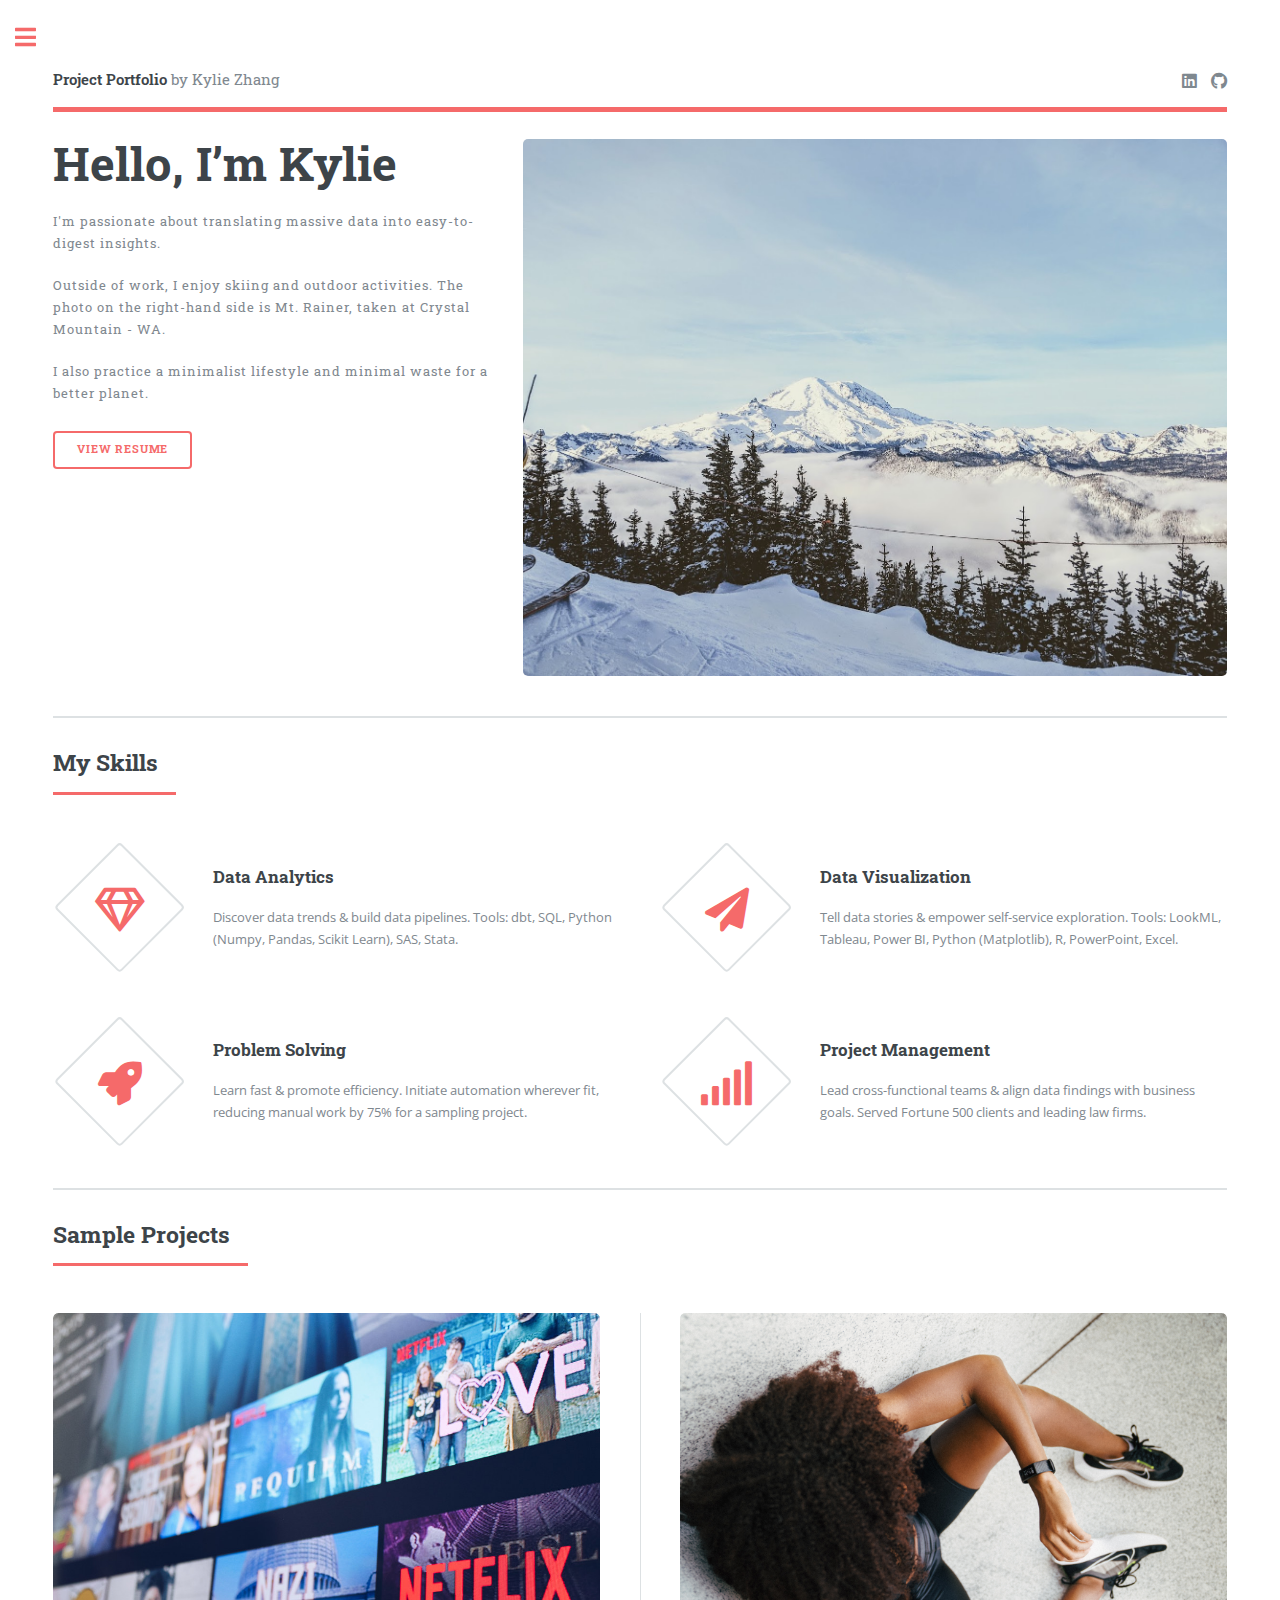
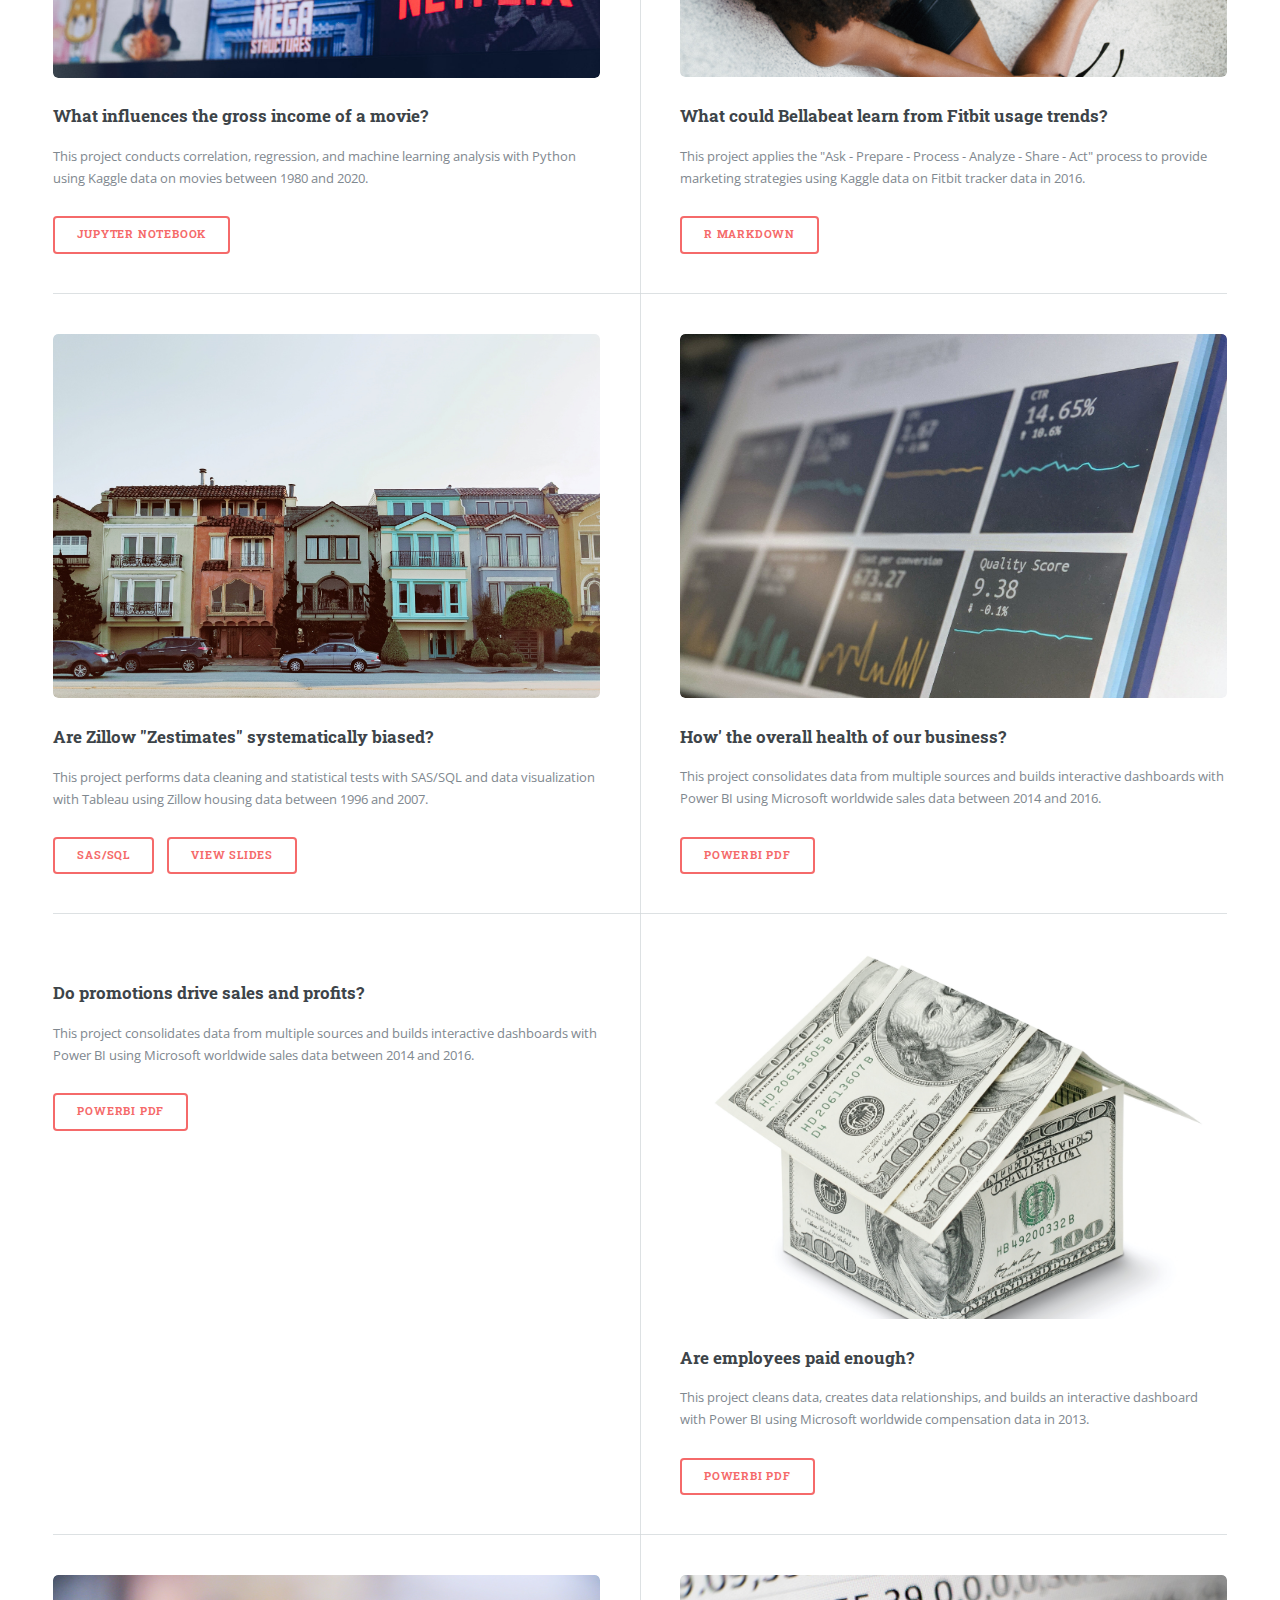
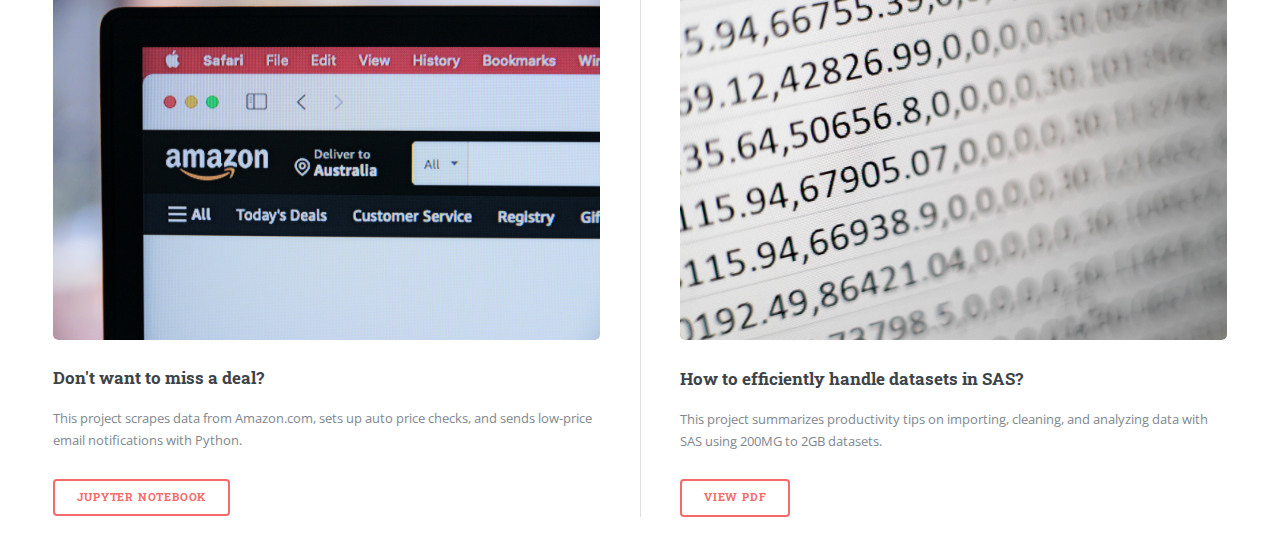
==== commit e11930fc: "update introduction section" ====
--- a/index.html
+++ b/index.html
@@ -41,6 +41,8 @@
 											<h1>Hello, I’m Kylie<br />
 											</h1>
 											<p>I'm passionate about translating massive data into easy-to-digest insights. 
+											<p>Outside of work, I enjoy skiing and outdoor activities. The photo on the right-hand side is Mt. Rainer, taken at Crystal Mountain - WA. 
+											<p>I also practice a minimalist lifestyle and minimal waste for a better planet.</p>
 												<!-- I'm passionate about building data architectures that empower business owners to get timely, high-quality insights. -->
 												<!-- Data Analyst well versed in SAS, SQL, Stata, Python, R, Tableau, Power BI, Excel VBA </p> -->
 										</header>
@@ -194,6 +196,7 @@
 												<li><a href="#proj 1">What influences the gross of a movie?</a></li>
 												<li><a href="#proj 7">What can Bellabeat learn from Fitbit?</a></li>
 												<li><a href="#proj 2">Are Zillow "Zestimates" biased?</a></li>
+												<li><a href="#proj 8">How's business going?</a></li>
 												<li><a href="#proj 3">Do promotions drive sales?</a></li>
 												<li><a href="#proj 4">Are employees paid enough?</a></li>
 												<li><a href="#proj 5">Don't want to miss a deal?</a></li>
--- a/assets/css/main.css
+++ b/assets/css/main.css
@@ -994,8 +994,8 @@
   font-size: 1em;
   font-weight: 400;
   letter-spacing: 0.075em;
-  margin-top: -0.5em;
-  text-transform: uppercase; }
+  margin-top: -0.5em;}
+  /* text-transform: uppercase; } */
 
 header.major > :last-child {
   border-bottom: solid 3px #f56a6a;
@@ -2137,8 +2137,8 @@
     flex-shrink: 0;
     display: block;
     margin: 0 0 2em 2em;
-    height: 200px;
-    width: 50%; }
+    height: 10%;
+    width: 60%; }
     #banner .image img {
       height: 100%;
       -moz-object-fit: cover;
